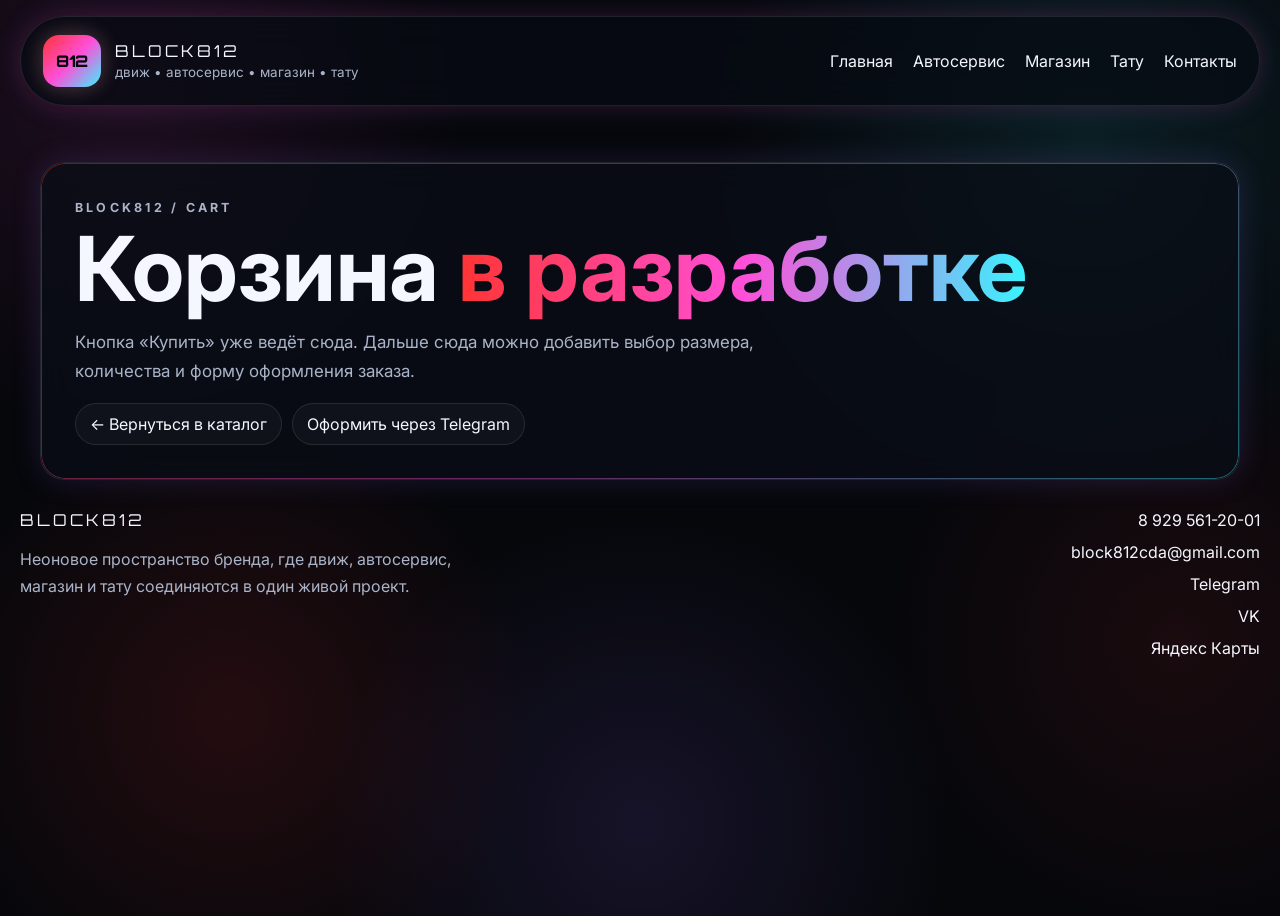
==== cart.html @ 868e5697 "Add files via upload" ====
<!DOCTYPE html>
<html lang="ru">
<head>
  <meta charset="UTF-8" />
  <meta name="viewport" content="width=device-width, initial-scale=1.0" />
  <title>BLOCK812 Cart</title>
  <meta name="description" content="Корзина BLOCK812." />
  <link rel="preconnect" href="https://fonts.googleapis.com">
  <link rel="preconnect" href="https://fonts.gstatic.com" crossorigin>
  <link href="https://fonts.googleapis.com/css2?family=Inter:wght@400;500;600;700;800&family=Orbitron:wght@500;700;800&display=swap" rel="stylesheet">
  <link rel="stylesheet" href="styles.css" />
</head>
<body>
  <header class="header">
    <a class="brand" href="index.html">
      <span class="brand-mark">812</span>
      <span>
        <span class="brand-title">BLOCK812</span><br>
        <span class="brand-subtitle">движ • автосервис • магазин • тату</span>
      </span>
    </a>
    <nav class="nav">
      <a href="index.html">Главная</a>
      <a href="service.html">Автосервис</a>
      <a href="shop.html">Магазин</a>
      <a href="tattoo.html">Тату</a>
      <a href="#contacts">Контакты</a>
    </nav>
    <button class="menu-btn" aria-label="Меню">☰</button>
  </header>

  <main class="container">
    <section class="page-hero section">
      <div class="card">
        <p class="eyebrow">BLOCK812 / CART</p>
        <h1>Корзина <span class="gradient-text">в разработке</span></h1>
        <p class="lead">Кнопка «Купить» уже ведёт сюда. Дальше сюда можно добавить выбор размера, количества и форму оформления заказа.</p>
        <div class="subnav">
          <a href="merch.html">← Вернуться в каталог</a>
          <a href="https://t.me/tasyatttooo" target="_blank" rel="noopener noreferrer">Оформить через Telegram</a>
        </div>
      </div>
    </section>
  </main>

  <footer class="footer" id="contacts">
    <div>
      <div class="brand-title">BLOCK812</div>
      <p>Неоновое пространство бренда, где движ, автосервис, магазин и тату соединяются в один живой проект.</p>
    </div>
    <div class="footer-links">
      <a href="tel:+79295612001">8 929 561-20-01</a>
      <a href="mailto:block812cda@gmail.com">block812cda@gmail.com</a>
      <a href="https://t.me/tasyatttooo" target="_blank" rel="noopener noreferrer">Telegram</a>
      <a href="https://vk.ru/club237263685" target="_blank" rel="noopener noreferrer">VK</a>
      <a href="https://yandex.ru/maps/org/tasya_ttt_ooo/72614967061?si=ht46ne8tf0uf006nqydhjxcbdg" target="_blank" rel="noopener noreferrer">Яндекс Карты</a>
    </div>
  </footer>

  <script src="script.js"></script>
</body>
</html>
---- styles.css ----
*,
*::before,
*::after { box-sizing: border-box; }

:root{
  --bg:#06070b;
  --panel:rgba(10,14,24,.74);
  --line:rgba(255,255,255,.1);
  --text:#f5f7ff;
  --muted:#aab4c8;
  --cyan:#39f3ff;
  --pink:#ff4fd8;
  --violet:#8d6bff;
  --red:#ff3434;
  --shadow:0 0 30px rgba(141,107,255,.16);
  --red-glow:0 0 34px rgba(255,52,52,.24);
  --radius:24px;
  --container:1240px;
}

html{scroll-behavior:smooth}
body{
  margin:0;
  font-family:Inter,system-ui,sans-serif;
  color:var(--text);
  background:
    radial-gradient(circle at 10% 10%, rgba(255,79,216,.10), transparent 24%),
    radial-gradient(circle at 85% 15%, rgba(57,243,255,.10), transparent 28%),
    radial-gradient(circle at 50% 90%, rgba(141,107,255,.12), transparent 30%),
    radial-gradient(circle at 18% 78%, rgba(255,52,52,.12), transparent 24%),
    radial-gradient(circle at 92% 70%, rgba(255,52,52,.08), transparent 22%),
    var(--bg);
  min-height:100vh;
}
body::before{
  content:"";
  position:fixed; inset:0;
  pointer-events:none;
  opacity:.08;
  background-image:
    linear-gradient(rgba(255,255,255,.08) 1px, transparent 1px),
    linear-gradient(90deg, rgba(255,255,255,.04) 1px, transparent 1px);
  background-size:72px 72px;
  mask-image:radial-gradient(circle at center, black, transparent 90%);
}
img{max-width:100%; display:block}
.container{width:min(calc(100% - 40px), var(--container)); margin-inline:auto;}

.header{
  position:sticky; top:16px; z-index:20;
  width:min(calc(100% - 40px), var(--container));
  margin:16px auto 0;
  display:flex; align-items:center; justify-content:space-between; gap:16px;
  padding:18px 22px;
  border:1px solid var(--line);
  background:rgba(8,12,20,.72);
  backdrop-filter:blur(18px);
  border-radius:999px;
  box-shadow:var(--shadow), 0 0 20px rgba(255,52,52,.10);
}
.brand{display:flex;align-items:center;gap:14px;text-decoration:none;color:var(--text)}
.brand-mark{
  width:58px;height:52px;border-radius:16px;display:grid;place-items:center;
  font-family:Orbitron,sans-serif;font-weight:800;color:var(--bg);
  background:linear-gradient(135deg,var(--red),var(--pink),var(--cyan));
  box-shadow:0 0 22px rgba(255,52,52,.28), 0 0 22px rgba(57,243,255,.18);
}
.brand-title{font-family:Orbitron,sans-serif;letter-spacing:.18em;font-size:1.02rem}
.brand-subtitle{font-size:.84rem;color:var(--muted)}

.nav{display:flex;gap:20px;align-items:center}
.nav a,.footer a,.text-link{
  color:var(--text); text-decoration:none; transition:.25s ease;
}
.nav a:hover,.footer a:hover,.text-link:hover{
  color:var(--red); text-shadow:0 0 16px rgba(255,52,52,.45);
}
.menu-btn{
  display:none;background:transparent;border:0;color:var(--text);
  font-size:1.35rem;cursor:pointer
}

.section{padding:30px 20px}
.eyebrow{
  margin:0 0 8px; color:var(--cyan); font-weight:700; font-size:.78rem; letter-spacing:.26em;
}
h1,h2,h3{margin:0}
h1{font-size:clamp(3rem,7vw,6rem); line-height:.95}
h2{font-size:clamp(2rem,5vw,3.7rem); line-height:1}
p{line-height:1.7}
.lead{color:var(--muted); font-size:1.06rem; max-width:64ch}

.hero{
  min-height:calc(100vh - 120px);
  display:grid; grid-template-columns:1.1fr .9fr; gap:28px; align-items:center;
}
.hero h1 span,.gradient-text{
  background:linear-gradient(90deg,var(--red),var(--pink),var(--cyan));
  -webkit-background-clip:text; background-clip:text; color:transparent;
}

.hero-panel,.card,.feature,.cta,.price-card,.news-card,.photo-card,.service-card,.link-card,.mini-card,.booking-card,.photo-real{
  border:1px solid var(--line);
  background:var(--panel);
  backdrop-filter:blur(16px);
  box-shadow:var(--shadow);
  border-radius:var(--radius);
}

.hero-panel{padding:30px; min-height:520px; position:relative; overflow:hidden}
.hero-panel::before{
  content:"";
  position:absolute; inset:0;
  background:
    radial-gradient(circle at 25% 20%, rgba(255,79,216,.18), transparent 22%),
    radial-gradient(circle at 75% 35%, rgba(57,243,255,.12), transparent 24%),
    radial-gradient(circle at 55% 78%, rgba(255,52,52,.14), transparent 24%);
}
.orbit{
  position:absolute; inset:8%;
  border-radius:30px;
  border:1px solid rgba(255,255,255,.08);
  background:
    linear-gradient(rgba(255,255,255,.06) 1px, transparent 1px),
    linear-gradient(90deg, rgba(255,255,255,.06) 1px, transparent 1px);
  background-size:42px 42px;
}
.pill{
  position:absolute;
  padding:16px 18px;
  width:220px;
  border:1px solid rgba(255,255,255,.12);
  border-radius:22px;
  background:rgba(8,12,20,.84);
}
.pill strong{display:block; font-family:Orbitron,sans-serif; letter-spacing:.12em}
.pill p{margin:8px 0 0; color:var(--muted); font-size:.95rem}
.p1{top:13%; left:8%; box-shadow:0 0 24px rgba(57,243,255,.18)}
.p2{top:38%; right:8%; box-shadow:0 0 24px rgba(141,107,255,.22)}
.p3{left:15%; bottom:10%; box-shadow:var(--red-glow)}

.hero-actions,.btn-row{display:flex;gap:14px;flex-wrap:wrap;margin-top:28px}
.btn{
  min-height:52px;
  padding:0 22px;
  border-radius:999px;
  text-decoration:none;
  display:inline-flex;
  align-items:center;
  justify-content:center;
  color:#fff;
  position:relative;
  overflow:hidden;
  isolation:isolate;
  border:1px solid rgba(255,255,255,0.16);

  background: linear-gradient(
    120deg,
    #ff3434,
    #ff4fd8,
    #8d6bff,
    #39f3ff,
    #ff3434
  );
  background-size: 300% 300%;
  animation: gradientMove 3s linear infinite;

  box-shadow:
    0 0 14px rgba(255,52,52,.22),
    0 0 28px rgba(255,79,216,.18),
    0 0 40px rgba(57,243,255,.14);

  transition: transform .2s ease, box-shadow .2s ease;
}
.btn::before{
  content:"";
  position:absolute;
  inset:2px;
  border-radius:999px;
  background:rgba(10,14,24,0.28);
  backdrop-filter:blur(10px);
  -webkit-backdrop-filter:blur(10px);
  z-index:-1;
}

.btn span,
.btn{
  z-index:1;
}

.btn::after{
  content:"";
  position:absolute;
  top:0;
  left:-120%;
  width:70%;
  height:100%;
  background:linear-gradient(90deg, transparent, rgba(255,255,255,.18), transparent);
  transform:skewX(-20deg);
  transition:left .7s ease;
  pointer-events:none;
  z-index:-1;
}

.btn:hover{
  transform:translateY(-2px);
}

.btn:hover::after{
  left:140%;
}

.btn:active{
  transform:scale(0.98);
}
.hero-actions .btn:nth-child(1){
  background:rgba(255,52,52,0.10);
}

.hero-actions .btn:nth-child(2){
  background:rgba(255,79,216,0.10);
}

.hero-actions .btn:nth-child(3){
  background:rgba(57,243,255,0.10);
}
.btn:hover{transform:translateY(-2px)}

.grid-3,.grid-4,.services-grid,.photos-grid,.prices-grid,.news-grid,.link-grid,.shop-gallery,.schedule-grid{
  display:grid;gap:20px
}
.grid-3{grid-template-columns:repeat(3,1fr)}
.grid-4{grid-template-columns:repeat(4,1fr)}
.card,.feature,.service-card,.price-card,.news-card,.link-card,.booking-card,.mini-card{padding:28px}
.card p,.feature p,.service-card p,.price-card p,.news-card p,.link-card p,.booking-card p,.mini-card p{color:var(--muted)}

.badge{
  display:inline-flex; padding:8px 12px; border-radius:999px;
  border:1px solid var(--line); background:rgba(255,255,255,.04);
  font-family:Orbitron,sans-serif; font-size:.8rem; letter-spacing:.14em;
}
.feature{
  position:relative; overflow:hidden;
}
.feature::after{
  content:""; position:absolute; width:180px; height:180px; right:-40px; top:-50px; border-radius:50%;
  background:radial-gradient(circle, rgba(255,52,52,.18), transparent 68%);
}
.feature-link{display:block; text-decoration:none; color:inherit}
.feature-link .feature{height:100%}
.feature-link:hover .feature{transform:translateY(-4px); transition:transform .25s ease; box-shadow:0 0 26px rgba(255,52,52,.18), var(--shadow)}

.link-grid{grid-template-columns:repeat(3,1fr)}
.link-card{
  text-decoration:none; color:var(--text);
  position:relative; overflow:hidden;
}
.link-card::before{
  content:""; position:absolute; inset:auto -8% -30% auto; width:160px; height:160px; border-radius:50%;
  background:radial-gradient(circle, rgba(255,52,52,.22), transparent 70%);
}
.link-card:hover{box-shadow:0 0 28px rgba(255,52,52,.18), var(--shadow); transform:translateY(-3px); transition:.25s ease}

.service-card ul{padding-left:18px; margin:16px 0}
.service-card li{color:var(--muted); margin:6px 0}

.photos-grid{
  grid-template-columns:1.1fr 1fr 1fr;
  grid-template-rows:220px 220px;
}
.photo-card{
  position:relative; overflow:hidden; min-height:220px;
  background:
    linear-gradient(135deg, rgba(255,52,52,.16), rgba(255,79,216,.14), rgba(57,243,255,.08)),
    rgba(255,255,255,.03);
}
.photo-card::before{
  content:""; position:absolute; inset:0;
  background:linear-gradient(transparent, rgba(0,0,0,.42));
}
.photo-card span{
  position:absolute; left:20px; right:20px; bottom:20px; font-weight:700;
}
.photo-card.tall{grid-row:span 2}
.photo-card.wide{grid-column:span 2}

.shop-gallery{
  grid-template-columns:repeat(3,1fr);
}
.photo-real{
  overflow:hidden;
}
.photo-real img{
  width:100%;
  aspect-ratio: 4 / 5;
  object-fit:cover;
}
.photo-real.wide img{aspect-ratio: 16 / 10}
.photo-caption{
  padding:14px 16px 18px;
  color:var(--muted);
  font-size:.95rem;
}
.photo-real.wide{grid-column:span 2}

.prices-grid{grid-template-columns:repeat(3,1fr)}
.price{
  display:flex; align-items:baseline; gap:8px; margin:14px 0 10px;
  font-family:Orbitron,sans-serif;
}
.price strong{font-size:2rem}
.news-grid{grid-template-columns:repeat(3,1fr)}
.news-meta{display:block; margin-bottom:10px; color:var(--red); letter-spacing:.16em; font-size:.82rem}

.footer{
  width:min(calc(100% - 40px), var(--container));
  margin:0 auto;
  display:flex; justify-content:space-between; gap:24px; padding:0 0 44px;
}
.footer p{color:var(--muted); max-width:460px}
.footer-links{display:grid; gap:12px; justify-items:end}

.reveal{opacity:0; transform:translateY(20px); transition:opacity .65s ease, transform .65s ease}
.reveal.visible{opacity:1; transform:translateY(0)}

.page-hero{padding-top:56px; display:grid; gap:20px}
.page-hero .card{padding:34px}

.subnav{
  display:flex; flex-wrap:wrap; gap:10px; margin-top:10px;
}
.subnav a{
  text-decoration:none; color:var(--text); border:1px solid var(--line); padding:10px 14px; border-radius:999px;
  background:rgba(255,255,255,.03)
}
.subnav a:hover{color:var(--red); box-shadow:0 0 16px rgba(255,52,52,.12)}

.booking-grid{
  display:grid;
  grid-template-columns:1.05fr .95fr;
  gap:20px;
}
.schedule-grid{grid-template-columns:repeat(2,1fr)}
.mini-card{min-height:118px}
.notice{
  margin-top:16px;
  padding:14px 16px;
  border:1px solid rgba(255,255,255,.08);
  border-radius:18px;
  background:rgba(255,255,255,.03);
  color:var(--muted);
}
.cta{text-align:center; padding:44px 28px}

@media (max-width:1100px){
  .hero,.grid-3,.grid-4,.services-grid,.prices-grid,.news-grid,.photos-grid,.link-grid,.booking-grid,.shop-gallery,.schedule-grid{
    grid-template-columns:1fr
  }
  .photos-grid{grid-template-rows:auto}
  .photo-card.tall,.photo-card.wide,.photo-real.wide{grid-row:auto; grid-column:auto}
  .hero{min-height:auto; padding-top:40px}
}
@media (max-width:860px){
  .nav{
    display:none; position:absolute; left:0; right:0; top:calc(100% + 12px);
    flex-direction:column; padding:16px;
    border:1px solid var(--line); border-radius:24px;
    background:rgba(8,12,20,.94)
  }
  .nav.open{display:flex}
  .menu-btn{display:inline-flex}
  .header{border-radius:28px}
  .footer{flex-direction:column}
  .footer-links{justify-items:start}
}
.about-block812{
  display:grid;
  grid-template-columns:1fr;
  gap:20px;
}

.about-block812-text{
  border:1px solid var(--line);
  background:var(--panel);
  backdrop-filter:blur(16px);
  box-shadow:var(--shadow);
  border-radius:var(--radius);
  padding:28px;
}

.about-block812-text p{
  color:var(--muted);
  margin:0 0 16px;
}

.about-block812-text p:last-child{
  margin-bottom:0;
}

.about-block812-photos{
  display:grid;
  grid-template-columns:repeat(3, 1fr);
  gap:20px;
}

.about-block812-photos img{
  width:100%;
  aspect-ratio:4 / 5;
  object-fit:cover;
  border:1px solid var(--line);
  background:var(--panel);
  border-radius:24px;
  box-shadow:0 0 24px rgba(255,52,52,.14);
}

@media (max-width: 860px){
  .about-block812-photos{
    grid-template-columns:1fr;
  }
}
.about-block812{
  display:grid;
  gap:20px;
}

.about-block812-text{
  border:1px solid var(--line);
  background:var(--panel);
  border-radius:var(--radius);
  padding:28px;
}

.about-block812-text p{
  color:var(--muted);
}

.about-block812-photos{
  display:grid;
  grid-template-columns:repeat(3,1fr);
  gap:16px;
}

.about-block812-photos img{
  width:100%;
  height:220px;
  object-fit:cover;
  border-radius:20px;
}
.about-block812{
  display:grid;
  gap:20px;
}

.about-block812-text{
  border:1px solid var(--line);
  background:var(--panel);
  border-radius:var(--radius);
  padding:28px;
  box-shadow:var(--shadow);
}

.about-block812-text p{
  color:var(--muted);
  margin:0 0 16px;
}

.about-block812-text p:last-child{
  margin-bottom:0;
}

.about-block812-scroll{
  width:100%;
  overflow-x:auto;
  overflow-y:hidden;
  -webkit-overflow-scrolling:touch;
  padding-bottom:10px;
}

.about-block812-track{
  display:flex;
  flex-wrap:nowrap;
  gap:14px;
  width:max-content;
  align-items:flex-start;
}

.about-photo-card{
  width:62vw;
  max-width:240px;
  flex:0 0 auto;
  border-radius:20px;
  overflow:hidden;
  position:relative;
  border:1px solid rgba(255,255,255,0.1);
}

.about-photo-card img{
  width:100%;
  aspect-ratio:3 / 4;
  object-fit:cover;
  object-position:center;
  display:block;
}

.about-photo-card::before{
  content:"";
  position:absolute;
  inset:0;
  border-radius:20px;
  padding:1px;
  background:linear-gradient(135deg, #ff3434, #ff4fd8, #39f3ff);
  -webkit-mask:
    linear-gradient(#000 0 0) content-box,
    linear-gradient(#000 0 0);
  -webkit-mask-composite:xor;
          mask-composite:exclude;
  pointer-events:none;
}
/* === НЕОНОВЫЕ КНОПКИ === */

.quick-links{
  text-align:center;
}

.quick-links-grid{
  display:flex;
  gap:16px;
  overflow-x:auto;
  padding-bottom:10px;
}

/* === НЕОНОВЫЙ ЭФФЕКТ КАРТОЧЕК === */

.card{
  transition: all .3s ease;
  position: relative;
  overflow: hidden;
}

/* неоновая рамка */
.card::before{
  content:"";
  position:absolute;
  inset:0;
  border-radius:inherit;
  padding:1px;

  background:linear-gradient(135deg,#ff3434,#ff4fd8,#39f3ff);

  -webkit-mask:
    linear-gradient(#000 0 0) content-box,
    linear-gradient(#000 0 0);
  -webkit-mask-composite:xor;
  mask-composite:exclude;

  opacity:0.4;
  transition:opacity .3s ease;
}

/* при наведении */
.card:hover{
  transform:translateY(-6px);
  box-shadow:
    0 0 16px rgba(255,52,52,.35),
    0 0 28px rgba(255,79,216,.25),
    0 0 40px rgba(57,243,255,.18);
}

/* усиливаем неон */
.card:hover::before{
  opacity:1;
}
.feature{
  transition: transform .25s ease, box-shadow .25s ease, border-color .25s ease;
  position: relative;
  overflow: hidden;
  box-shadow:
    0 0 8px rgba(255,52,52,.10),
    0 0 16px rgba(255,79,216,.08),
    0 0 24px rgba(57,243,255,.06);
}

.feature::before{
  content:"";
  position:absolute;
  inset:0;
  border-radius:inherit;
  padding:1px;
  background:linear-gradient(135deg,#ff3434,#ff4fd8,#39f3ff);
  -webkit-mask:
    linear-gradient(#000 0 0) content-box,
    linear-gradient(#000 0 0);
  -webkit-mask-composite:xor;
          mask-composite:exclude;
  opacity:.55;
  pointer-events:none;
  transition:opacity .25s ease;
}

.feature:hover,
.feature:active{
  transform:translateY(-4px);
  box-shadow:
    0 0 16px rgba(255,52,52,.22),
    0 0 28px rgba(255,79,216,.16),
    0 0 40px rgba(57,243,255,.12);
}

.feature:hover::before,
.feature:active::before{
  opacity:1;
}

.feature .text-link{
  transition: color .25s ease, text-shadow .25s ease;
}
@keyframes gradientMove{
  0%{background-position:0% 50%;}
  50%{background-position:100% 50%;}
  100%{background-position:0% 50%;}
}

.btn:active{
  transform: scale(0.97);
  box-shadow:
    0 0 20px rgba(255,52,52,.4),
    0 0 40px rgba(255,79,216,.3),
    0 0 60px rgba(57,243,255,.2);
}
.feature:hover .text-link,
.feature:active .text-link{
  color:var(--red);
  text-shadow:0 0 12px rgba(255,52,52,.35);
}
.neon-text{
  color:#fff;
  background:linear-gradient(90deg,#ff3434,#ff4fd8,#39f3ff);
  -webkit-background-clip:text;
  -webkit-text-fill-color:transparent;

  text-shadow:
    0 0 6px rgba(255,52,52,.6),
    0 0 12px rgba(255,79,216,.5),
    0 0 18px rgba(57,243,255,.4);

  animation: neonGlow 2.5s ease-in-out infinite @keyframes neonGlow{
  from{
    text-shadow:
      0 0 4px rgba(255,52,52,.4),
      0 0 10px rgba(255,79,216,.3),
      0 0 14px rgba(57,243,255,.2);
  }
  to{
    text-shadow:
      0 0 8px rgba(255,52,52,.8),
      0 0 18px rgba(255,79,216,.6),
      0 0 26px rgba(57,243,255,.5);
  }
}
.cta-final{
  text-align:center;
}

.cta-final .lead{
  margin:16px auto 0;
}

.cta-final-actions{
  display:flex;
  flex-wrap:wrap;
  justify-content:center;
  gap:14px;
  margin-top:28px;
}

.glass-btn{
  min-width:220px;
  background:rgba(255,255,255,0.06);
  border:1px solid rgba(255,255,255,0.14);
  backdrop-filter:blur(16px);
  -webkit-backdrop-filter:blur(16px);
  color:#fff;
  position:relative;
  overflow:hidden;
  box-shadow:
    inset 0 1px 0 rgba(255,255,255,0.12),
    0 0 12px rgba(255,52,52,.10),
    0 0 24px rgba(255,79,216,.08),
    0 0 36px rgba(57,243,255,.06);
}

.glass-btn::before{
  content:"";
  position:absolute;
  inset:0;
  border-radius:999px;
  padding:1px;
  background:linear-gradient(135deg, rgba(255,52,52,.9), rgba(255,79,216,.7), rgba(57,243,255,.7));
  -webkit-mask:
    linear-gradient(#000 0 0) content-box,
    linear-gradient(#000 0 0);
  -webkit-mask-composite:xor;
          mask-composite:exclude;
  pointer-events:none;
}

.glass-btn::after{
  content:"";
  position:absolute;
  top:0;
  left:-120%;
  width:70%;
  height:100%;
  background:linear-gradient(90deg, transparent, rgba(255,255,255,.20), transparent);
  transform:skewX(-20deg);
  transition:left .6s ease;
  pointer-events:none;
}

.glass-btn:hover{
  transform:translateY(-2px);
  box-shadow:
    inset 0 1px 0 rgba(255,255,255,0.14),
    0 0 18px rgba(255,52,52,.16),
    0 0 30px rgba(255,79,216,.12),
    0 0 42px rgba(57,243,255,.10);
}

.glass-btn:hover::after{
  left:140%;
}

.glass-btn:active{
  transform:scale(0.98);
}
@keyframes gradientMove{
  0%{background-position:0% 50%;}
  50%{background-position:100% 50%;}
  100%{background-position:0% 50%;}
}
@keyframes gradientMove{
  0%{ background-position:0% 50%; }
  50%{ background-position:100% 50%; }
  100%{ background-position:0% 50%; }
}
/* неоновая подсветка карточек */
.card, .feature, .service-card{
  position: relative;
  transition: 0.4s;
}

/* эффект при наведении / тапе */
.card:hover, .feature:hover, .service-card:hover{
  transform: translateY(-6px);
  box-shadow:
    0 0 20px rgba(255,52,52,.25),
    0 0 40px rgba(255,79,216,.2),
    0 0 60px rgba(57,243,255,.15);
  border-color: rgba(255,255,255,0.25);
}
.card::before, .feature::before, .service-card::before{
  content:"";
  position:absolute;
  inset:0;
  border-radius:20px;
  padding:1px;
  background:linear-gradient(135deg, #ff3434, #ff4fd8, #8d6bff, #39f3ff);
  -webkit-mask:
    linear-gradient(#000 0 0) content-box,
    linear-gradient(#000 0 0);
  -webkit-mask-composite:xor;
  mask-composite:exclude;
  opacity:0;
  transition:0.4s;
}

.card:hover::before,
.feature:hover::before,
.service-card:hover::before{
  opacity:1;
}
.for-whom{
  text-align:center;
  margin:60px 0;
  display:flex;
  flex-direction:column;
  gap:12px;
}

.for-whom p{
  font-size:18px;
  color:rgba(255,255,255,0.7);
  letter-spacing:0.5px;
  transition:0.3s;
}

/* эффект наведения */
.for-whom p:hover{
  color:#fff;
  text-shadow:
    0 0 10px rgba(255,79,216,0.5),
    0 0 20px rgba(57,243,255,0.3);
}
.neon-text{
  background:linear-gradient(90deg, #ff4fd8, #39f3ff);
  -webkit-background-clip:text;
  -webkit-text-fill-color:transparent;
  text-shadow:0 0 12px rgba(255,79,216,0.5);
}
.why-block812{
  margin:60px 0;
}

.why-block812 h2{
  margin-top:10px;
  margin-bottom:24px;
}

.why-grid{
  display:grid;
  grid-template-columns:1fr;
  gap:18px;
}

.why-card{
  position:relative;
  padding:24px;
  border-radius:24px;
  background:rgba(255,255,255,0.03);
  border:1px solid rgba(255,255,255,0.08);
  backdrop-filter:blur(10px);
  -webkit-backdrop-filter:blur(10px);
  overflow:hidden;
  transition:transform .25s ease, box-shadow .25s ease, border-color .25s ease;
}

.why-card::before{
  content:"";
  position:absolute;
  inset:0;
  border-radius:24px;
  padding:1px;
  background:linear-gradient(135deg, rgba(255,52,52,.9), rgba(255,79,216,.7), rgba(57,243,255,.7));
  -webkit-mask:
    linear-gradient(#000 0 0) content-box,
    linear-gradient(#000 0 0);
  -webkit-mask-composite:xor;
          mask-composite:exclude;
  opacity:.45;
  pointer-events:none;
}

.why-card h3{
  margin:0 0 12px;
  color:#fff;
  font-size:24px;
}

.why-card p{
  margin:0;
  color:rgba(255,255,255,0.72);
  line-height:1.7;
}

.why-card:hover{
  transform:translateY(-4px);
  box-shadow:
    0 0 16px rgba(255,52,52,.16),
    0 0 28px rgba(255,79,216,.12),
    0 0 40px rgba(57,243,255,.10);
  border-color:rgba(255,255,255,0.16);
}

@media (min-width: 860px){
  .why-grid{
    grid-template-columns:repeat(3, 1fr);
  }
}
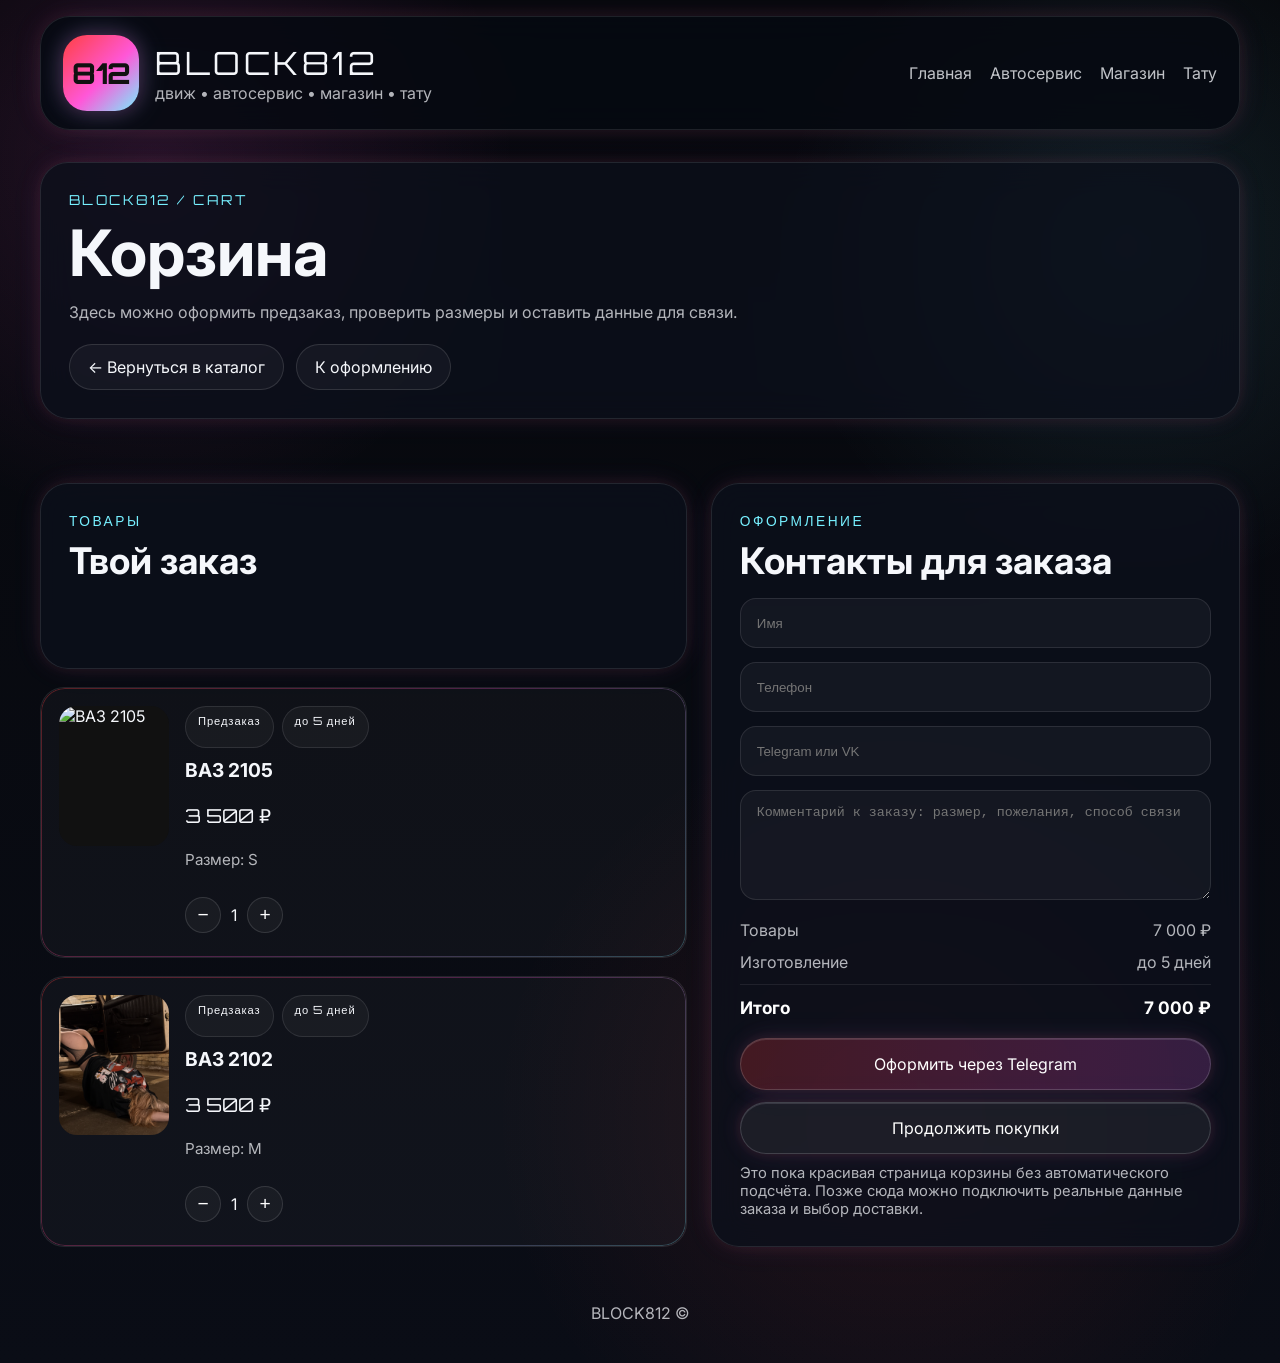
==== commit 5fcfa8bd: "Add files via upload" ====
--- a/cart.html
+++ b/cart.html
@@ -1,14 +1,237 @@
 <!DOCTYPE html>
 <html lang="ru">
 <head>
-  <meta charset="UTF-8" />
-  <meta name="viewport" content="width=device-width, initial-scale=1.0" />
-  <title>BLOCK812 Cart</title>
-  <meta name="description" content="Корзина BLOCK812." />
-  <link rel="preconnect" href="https://fonts.googleapis.com">
-  <link rel="preconnect" href="https://fonts.gstatic.com" crossorigin>
-  <link href="https://fonts.googleapis.com/css2?family=Inter:wght@400;500;600;700;800&family=Orbitron:wght@500;700;800&display=swap" rel="stylesheet">
-  <link rel="stylesheet" href="styles.css" />
+<meta charset="UTF-8">
+<meta name="viewport" content="width=device-width, initial-scale=1.0">
+<title>BLOCK812 Cart</title>
+<link rel="preconnect" href="https://fonts.googleapis.com">
+<link rel="preconnect" href="https://fonts.gstatic.com" crossorigin>
+<link href="https://fonts.googleapis.com/css2?family=Inter:wght@400;500;600;700;800&family=Orbitron:wght@500;700;800&display=swap" rel="stylesheet">
+<style>
+:root{
+  --bg:#07080d;
+  --panel:rgba(12,16,28,.78);
+  --panel-2:rgba(255,255,255,.04);
+  --line:rgba(255,255,255,.10);
+  --text:#f5f7fb;
+  --muted:rgba(245,247,251,.72);
+  --red:#ff4040;
+  --pink:#ff57d8;
+  --cyan:#77f0ff;
+}
+*{box-sizing:border-box}
+html{scroll-behavior:smooth}
+body{
+  margin:0;
+  font-family:Inter,system-ui,sans-serif;
+  color:var(--text);
+  background:
+    radial-gradient(circle at 12% 12%, rgba(255,87,216,.12), transparent 22%),
+    radial-gradient(circle at 88% 18%, rgba(119,240,255,.10), transparent 22%),
+    radial-gradient(circle at 70% 82%, rgba(255,64,64,.10), transparent 28%),
+    linear-gradient(180deg,#06070b 0%, #0a0d16 100%);
+  min-height:100vh;
+}
+body::before{
+  content:"";
+  position:fixed; inset:0;
+  pointer-events:none;
+  opacity:.06;
+  background-image:
+    linear-gradient(rgba(255,255,255,.07) 1px, transparent 1px),
+    linear-gradient(90deg, rgba(255,255,255,.04) 1px, transparent 1px);
+  background-size:72px 72px;
+  mask-image:radial-gradient(circle at center, black 35%, transparent 90%);
+}
+a{text-decoration:none;color:inherit}
+.container{width:min(calc(100% - 40px),1200px); margin:0 auto}
+.header{
+  position:sticky; top:16px; z-index:40;
+  width:min(calc(100% - 40px),1200px);
+  margin:16px auto 0;
+  display:flex; align-items:center; justify-content:space-between; gap:16px;
+  padding:18px 22px;
+  background:rgba(6,10,18,.86);
+  backdrop-filter:blur(16px);
+  border:1px solid var(--line);
+  border-radius:30px;
+  box-shadow:
+    0 0 18px rgba(255,64,64,.08),
+    0 0 30px rgba(255,87,216,.08),
+    0 0 42px rgba(119,240,255,.05);
+}
+.brand{display:flex;align-items:center;gap:16px}
+.brand-mark{
+  width:76px;height:76px;border-radius:24px;
+  display:grid;place-items:center;
+  background:linear-gradient(135deg,var(--red),var(--pink) 55%,var(--cyan));
+  color:#111;font-family:Orbitron,sans-serif;font-weight:800;font-size:1.8rem;
+  box-shadow:0 0 20px rgba(255,87,216,.25),0 0 32px rgba(119,240,255,.18);
+}
+.brand-title{font-family:Orbitron,sans-serif;font-size:2rem;letter-spacing:.10em}
+.brand-subtitle{color:var(--muted)}
+.nav{display:flex;gap:18px;color:rgba(245,247,251,.78)}
+.section{padding:32px 0}
+.card{
+  border:1px solid var(--line);
+  background:var(--panel);
+  border-radius:28px;
+  backdrop-filter:blur(16px);
+  padding:28px;
+  box-shadow:
+    0 0 14px rgba(255,64,64,.08),
+    0 0 26px rgba(255,87,216,.07),
+    0 0 36px rgba(119,240,255,.05);
+}
+.eyebrow{
+  margin:0 0 12px;
+  color:var(--cyan);
+  font-family:Orbitron,sans-serif;
+  letter-spacing:.18em;
+  font-size:.86rem;
+}
+h1,h2,h3,p{margin:0}
+h1{font-size:clamp(2.2rem,7vw,4rem);line-height:1.02}
+h2{font-size:clamp(1.6rem,5vw,2.3rem);line-height:1.06}
+h3{font-size:1.2rem}
+.lead{margin-top:14px;color:var(--muted);line-height:1.7}
+.subnav{display:flex;gap:12px;flex-wrap:wrap;margin-top:18px}
+.subnav a{
+  display:inline-flex;align-items:center;justify-content:center;
+  min-height:46px;padding:0 18px;border-radius:999px;
+  border:1px solid rgba(255,255,255,.12);background:rgba(255,255,255,.04)
+}
+.grid{
+  display:grid;
+  grid-template-columns:1.1fr .9fr;
+  gap:24px;
+}
+.cart-list{display:grid;gap:18px}
+.cart-item{
+  display:grid;
+  grid-template-columns:110px 1fr;
+  gap:16px;
+  padding:18px;
+  border-radius:24px;
+  border:1px solid rgba(255,255,255,.08);
+  background:rgba(255,255,255,.03);
+  position:relative;
+  overflow:hidden;
+}
+.cart-item::before{
+  content:"";
+  position:absolute; inset:0;
+  border-radius:24px;
+  padding:1px;
+  background:linear-gradient(135deg, rgba(255,64,64,.9), rgba(255,87,216,.75), rgba(119,240,255,.75));
+  -webkit-mask:
+    linear-gradient(#000 0 0) content-box,
+    linear-gradient(#000 0 0);
+  -webkit-mask-composite:xor;
+          mask-composite:exclude;
+  opacity:.35;
+  pointer-events:none;
+}
+.cart-thumb{
+  width:110px; height:140px;
+  border-radius:18px;
+  object-fit:cover;
+  background:#111;
+}
+.cart-meta{display:grid;gap:10px}
+.meta-row{
+  display:flex; gap:8px; flex-wrap:wrap;
+}
+.badge{
+  display:inline-flex;
+  padding:7px 12px;
+  border-radius:999px;
+  border:1px solid rgba(255,255,255,.10);
+  background:rgba(255,255,255,.04);
+  font-family:Orbitron,sans-serif;
+  font-size:.7rem;
+  letter-spacing:.08em;
+}
+.price{
+  font-family:Orbitron,sans-serif;
+  font-size:1.2rem;
+}
+.small{color:var(--muted); font-size:.95rem}
+.qty{
+  display:flex; align-items:center; gap:10px; flex-wrap:wrap;
+}
+.qty-btn{
+  width:36px; height:36px;
+  border-radius:999px;
+  border:1px solid rgba(255,255,255,.12);
+  background:rgba(255,255,255,.04);
+  color:#fff;
+  font-size:1.2rem;
+  cursor:pointer;
+}
+.summary{
+  display:grid;
+  gap:18px;
+}
+.summary-line{
+  display:flex; justify-content:space-between; gap:16px;
+  color:var(--muted);
+}
+.summary-line.total{
+  color:#fff;
+  font-size:1.08rem;
+  font-weight:700;
+  padding-top:12px;
+  border-top:1px solid rgba(255,255,255,.08);
+}
+.form-grid{
+  display:grid; gap:14px;
+}
+.input{
+  width:100%;
+  min-height:50px;
+  border-radius:16px;
+  border:1px solid rgba(255,255,255,.10);
+  background:rgba(255,255,255,.04);
+  color:#fff;
+  padding:0 16px;
+  outline:none;
+}
+textarea.input{
+  min-height:110px;
+  padding:14px 16px;
+  resize:vertical;
+}
+.btn{
+  min-height:52px;padding:0 22px;border-radius:999px;display:inline-flex;align-items:center;justify-content:center;
+  color:#fff;position:relative;overflow:hidden;border:1px solid rgba(255,255,255,.16);
+  background:linear-gradient(90deg, rgba(255,64,64,.22), rgba(255,87,216,.20), rgba(141,107,255,.20), rgba(119,240,255,.20), rgba(255,64,64,.22));
+  background-size:300% 300%;animation:gradientMove 5s ease infinite;
+  box-shadow:inset 0 1px 0 rgba(255,255,255,.12),0 0 12px rgba(255,64,64,.10),0 0 24px rgba(255,87,216,.08),0 0 36px rgba(119,240,255,.06);
+}
+.btn.secondary{
+  background:rgba(255,255,255,.06);
+  animation:none;
+}
+.btn.full{width:100%}
+.note{
+  margin-top:10px;
+  color:var(--muted);
+  font-size:.92rem;
+}
+.footer{padding:24px 0 40px;color:var(--muted);text-align:center}
+
+@keyframes gradientMove{
+  0%{background-position:0% 50%}
+  50%{background-position:100% 50%}
+  100%{background-position:0% 50%}
+}
+
+@media (max-width:960px){
+  .nav{display:none}
+  .grid{grid-template-columns:1fr}
+}
+</style>
 </head>
 <body>
   <header class="header">
@@ -24,39 +247,97 @@
       <a href="service.html">Автосервис</a>
       <a href="shop.html">Магазин</a>
       <a href="tattoo.html">Тату</a>
-      <a href="#contacts">Контакты</a>
     </nav>
-    <button class="menu-btn" aria-label="Меню">☰</button>
   </header>
 
   <main class="container">
-    <section class="page-hero section">
+    <section class="section">
       <div class="card">
         <p class="eyebrow">BLOCK812 / CART</p>
-        <h1>Корзина <span class="gradient-text">в разработке</span></h1>
-        <p class="lead">Кнопка «Купить» уже ведёт сюда. Дальше сюда можно добавить выбор размера, количества и форму оформления заказа.</p>
+        <h1>Корзина</h1>
+        <p class="lead">Здесь можно оформить предзаказ, проверить размеры и оставить данные для связи.</p>
         <div class="subnav">
           <a href="merch.html">← Вернуться в каталог</a>
-          <a href="https://t.me/tasyatttooo" target="_blank" rel="noopener noreferrer">Оформить через Telegram</a>
+          <a href="#checkout">К оформлению</a>
+        </div>
+      </div>
+    </section>
+
+    <section class="section">
+      <div class="grid">
+        <div class="cart-list">
+          <div class="card">
+            <p class="eyebrow">ТОВАРЫ</p>
+            <h2>Твой заказ</h2>
+          </div>
+
+          <article class="cart-item">
+            <img src="vaz2105-0 2.PNG" alt="ВАЗ 2105" class="cart-thumb">
+            <div class="cart-meta">
+              <div class="meta-row">
+                <span class="badge">Предзаказ</span>
+                <span class="badge">до 5 дней</span>
+              </div>
+              <h3>ВАЗ 2105</h3>
+              <div class="price">3 500 ₽</div>
+              <div class="small">Размер: S</div>
+              <div class="qty">
+                <button class="qty-btn" type="button">−</button>
+                <span>1</span>
+                <button class="qty-btn" type="button">+</button>
+              </div>
+            </div>
+          </article>
+
+          <article class="cart-item">
+            <img src="vaz2102-0 2.PNG" alt="ВАЗ 2102" class="cart-thumb">
+            <div class="cart-meta">
+              <div class="meta-row">
+                <span class="badge">Предзаказ</span>
+                <span class="badge">до 5 дней</span>
+              </div>
+              <h3>ВАЗ 2102</h3>
+              <div class="price">3 500 ₽</div>
+              <div class="small">Размер: M</div>
+              <div class="qty">
+                <button class="qty-btn" type="button">−</button>
+                <span>1</span>
+                <button class="qty-btn" type="button">+</button>
+              </div>
+            </div>
+          </article>
+        </div>
+
+        <div class="summary">
+          <div class="card" id="checkout">
+            <p class="eyebrow">ОФОРМЛЕНИЕ</p>
+            <h2>Контакты для заказа</h2>
+
+            <div class="form-grid" style="margin-top:18px;">
+              <input class="input" type="text" placeholder="Имя">
+              <input class="input" type="tel" placeholder="Телефон">
+              <input class="input" type="text" placeholder="Telegram или VK">
+              <textarea class="input" placeholder="Комментарий к заказу: размер, пожелания, способ связи"></textarea>
+            </div>
+
+            <div style="margin-top:20px; display:grid; gap:12px;">
+              <div class="summary-line"><span>Товары</span><span>7 000 ₽</span></div>
+              <div class="summary-line"><span>Изготовление</span><span>до 5 дней</span></div>
+              <div class="summary-line total"><span>Итого</span><span>7 000 ₽</span></div>
+            </div>
+
+            <div style="display:grid; gap:12px; margin-top:20px;">
+              <a class="btn full" href="https://t.me/tasyatttooo" target="_blank" rel="noopener noreferrer">Оформить через Telegram</a>
+              <a class="btn secondary full" href="merch.html">Продолжить покупки</a>
+            </div>
+
+            <p class="note">Это пока красивая страница корзины без автоматического подсчёта. Позже сюда можно подключить реальные данные заказа и выбор доставки.</p>
+          </div>
         </div>
       </div>
     </section>
   </main>
 
-  <footer class="footer" id="contacts">
-    <div>
-      <div class="brand-title">BLOCK812</div>
-      <p>Неоновое пространство бренда, где движ, автосервис, магазин и тату соединяются в один живой проект.</p>
-    </div>
-    <div class="footer-links">
-      <a href="tel:+79295612001">8 929 561-20-01</a>
-      <a href="mailto:block812cda@gmail.com">block812cda@gmail.com</a>
-      <a href="https://t.me/tasyatttooo" target="_blank" rel="noopener noreferrer">Telegram</a>
-      <a href="https://vk.ru/club237263685" target="_blank" rel="noopener noreferrer">VK</a>
-      <a href="https://yandex.ru/maps/org/tasya_ttt_ooo/72614967061?si=ht46ne8tf0uf006nqydhjxcbdg" target="_blank" rel="noopener noreferrer">Яндекс Карты</a>
-    </div>
-  </footer>
-
-  <script src="script.js"></script>
+  <footer class="footer">BLOCK812 ©</footer>
 </body>
 </html>
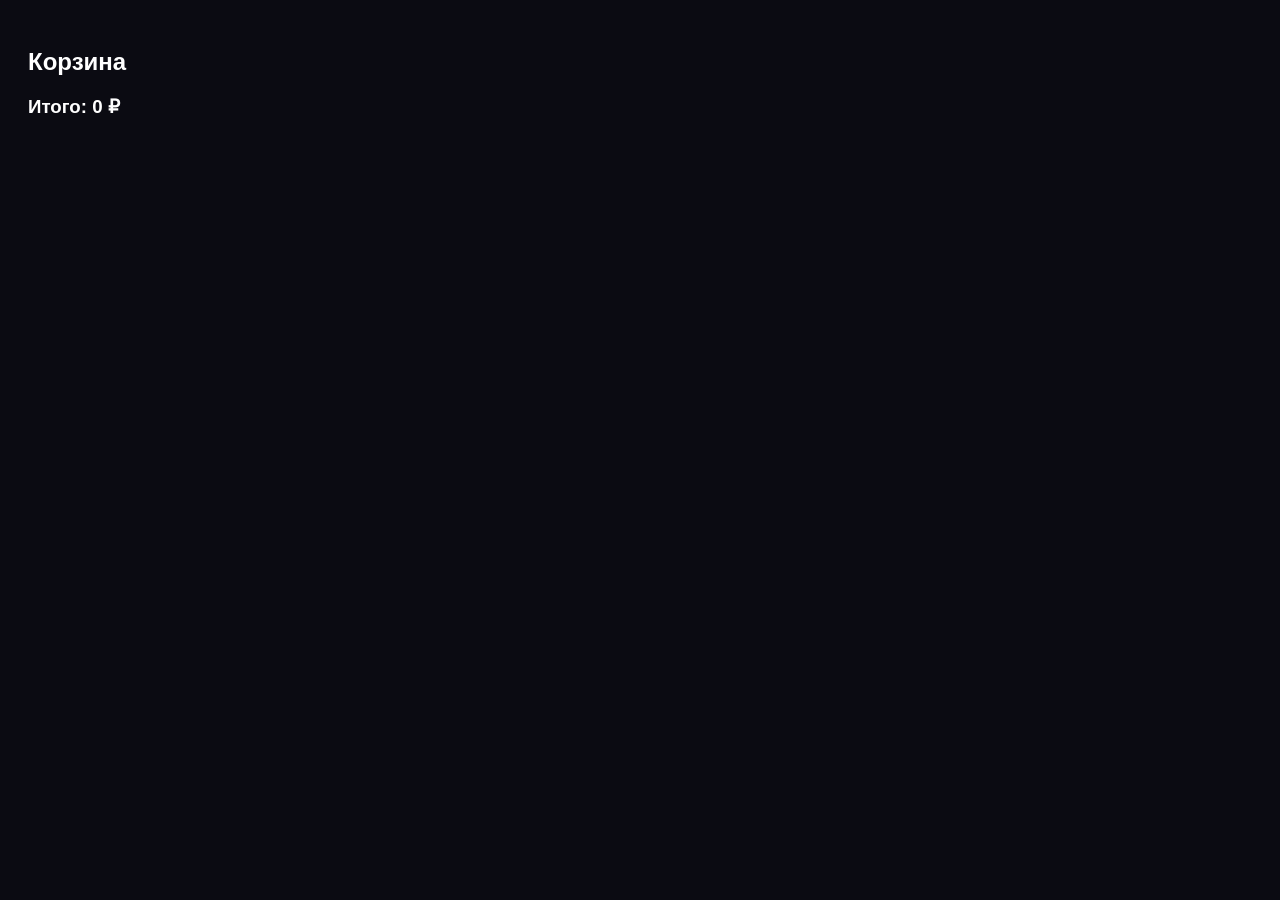
==== commit a3aedcd9: "Add files via upload" ====
--- a/cart.html
+++ b/cart.html
@@ -2,342 +2,46 @@
 <html lang="ru">
 <head>
 <meta charset="UTF-8">
-<meta name="viewport" content="width=device-width, initial-scale=1.0">
-<title>BLOCK812 Cart</title>
-<link rel="preconnect" href="https://fonts.googleapis.com">
-<link rel="preconnect" href="https://fonts.gstatic.com" crossorigin>
-<link href="https://fonts.googleapis.com/css2?family=Inter:wght@400;500;600;700;800&family=Orbitron:wght@500;700;800&display=swap" rel="stylesheet">
+<title>Cart</title>
 <style>
-:root{
-  --bg:#07080d;
-  --panel:rgba(12,16,28,.78);
-  --panel-2:rgba(255,255,255,.04);
-  --line:rgba(255,255,255,.10);
-  --text:#f5f7fb;
-  --muted:rgba(245,247,251,.72);
-  --red:#ff4040;
-  --pink:#ff57d8;
-  --cyan:#77f0ff;
-}
-*{box-sizing:border-box}
-html{scroll-behavior:smooth}
-body{
-  margin:0;
-  font-family:Inter,system-ui,sans-serif;
-  color:var(--text);
-  background:
-    radial-gradient(circle at 12% 12%, rgba(255,87,216,.12), transparent 22%),
-    radial-gradient(circle at 88% 18%, rgba(119,240,255,.10), transparent 22%),
-    radial-gradient(circle at 70% 82%, rgba(255,64,64,.10), transparent 28%),
-    linear-gradient(180deg,#06070b 0%, #0a0d16 100%);
-  min-height:100vh;
-}
-body::before{
-  content:"";
-  position:fixed; inset:0;
-  pointer-events:none;
-  opacity:.06;
-  background-image:
-    linear-gradient(rgba(255,255,255,.07) 1px, transparent 1px),
-    linear-gradient(90deg, rgba(255,255,255,.04) 1px, transparent 1px);
-  background-size:72px 72px;
-  mask-image:radial-gradient(circle at center, black 35%, transparent 90%);
-}
-a{text-decoration:none;color:inherit}
-.container{width:min(calc(100% - 40px),1200px); margin:0 auto}
-.header{
-  position:sticky; top:16px; z-index:40;
-  width:min(calc(100% - 40px),1200px);
-  margin:16px auto 0;
-  display:flex; align-items:center; justify-content:space-between; gap:16px;
-  padding:18px 22px;
-  background:rgba(6,10,18,.86);
-  backdrop-filter:blur(16px);
-  border:1px solid var(--line);
-  border-radius:30px;
-  box-shadow:
-    0 0 18px rgba(255,64,64,.08),
-    0 0 30px rgba(255,87,216,.08),
-    0 0 42px rgba(119,240,255,.05);
-}
-.brand{display:flex;align-items:center;gap:16px}
-.brand-mark{
-  width:76px;height:76px;border-radius:24px;
-  display:grid;place-items:center;
-  background:linear-gradient(135deg,var(--red),var(--pink) 55%,var(--cyan));
-  color:#111;font-family:Orbitron,sans-serif;font-weight:800;font-size:1.8rem;
-  box-shadow:0 0 20px rgba(255,87,216,.25),0 0 32px rgba(119,240,255,.18);
-}
-.brand-title{font-family:Orbitron,sans-serif;font-size:2rem;letter-spacing:.10em}
-.brand-subtitle{color:var(--muted)}
-.nav{display:flex;gap:18px;color:rgba(245,247,251,.78)}
-.section{padding:32px 0}
-.card{
-  border:1px solid var(--line);
-  background:var(--panel);
-  border-radius:28px;
-  backdrop-filter:blur(16px);
-  padding:28px;
-  box-shadow:
-    0 0 14px rgba(255,64,64,.08),
-    0 0 26px rgba(255,87,216,.07),
-    0 0 36px rgba(119,240,255,.05);
-}
-.eyebrow{
-  margin:0 0 12px;
-  color:var(--cyan);
-  font-family:Orbitron,sans-serif;
-  letter-spacing:.18em;
-  font-size:.86rem;
-}
-h1,h2,h3,p{margin:0}
-h1{font-size:clamp(2.2rem,7vw,4rem);line-height:1.02}
-h2{font-size:clamp(1.6rem,5vw,2.3rem);line-height:1.06}
-h3{font-size:1.2rem}
-.lead{margin-top:14px;color:var(--muted);line-height:1.7}
-.subnav{display:flex;gap:12px;flex-wrap:wrap;margin-top:18px}
-.subnav a{
-  display:inline-flex;align-items:center;justify-content:center;
-  min-height:46px;padding:0 18px;border-radius:999px;
-  border:1px solid rgba(255,255,255,.12);background:rgba(255,255,255,.04)
-}
-.grid{
-  display:grid;
-  grid-template-columns:1.1fr .9fr;
-  gap:24px;
-}
-.cart-list{display:grid;gap:18px}
-.cart-item{
-  display:grid;
-  grid-template-columns:110px 1fr;
-  gap:16px;
-  padding:18px;
-  border-radius:24px;
-  border:1px solid rgba(255,255,255,.08);
-  background:rgba(255,255,255,.03);
-  position:relative;
-  overflow:hidden;
-}
-.cart-item::before{
-  content:"";
-  position:absolute; inset:0;
-  border-radius:24px;
-  padding:1px;
-  background:linear-gradient(135deg, rgba(255,64,64,.9), rgba(255,87,216,.75), rgba(119,240,255,.75));
-  -webkit-mask:
-    linear-gradient(#000 0 0) content-box,
-    linear-gradient(#000 0 0);
-  -webkit-mask-composite:xor;
-          mask-composite:exclude;
-  opacity:.35;
-  pointer-events:none;
-}
-.cart-thumb{
-  width:110px; height:140px;
-  border-radius:18px;
-  object-fit:cover;
-  background:#111;
-}
-.cart-meta{display:grid;gap:10px}
-.meta-row{
-  display:flex; gap:8px; flex-wrap:wrap;
-}
-.badge{
-  display:inline-flex;
-  padding:7px 12px;
-  border-radius:999px;
-  border:1px solid rgba(255,255,255,.10);
-  background:rgba(255,255,255,.04);
-  font-family:Orbitron,sans-serif;
-  font-size:.7rem;
-  letter-spacing:.08em;
-}
-.price{
-  font-family:Orbitron,sans-serif;
-  font-size:1.2rem;
-}
-.small{color:var(--muted); font-size:.95rem}
-.qty{
-  display:flex; align-items:center; gap:10px; flex-wrap:wrap;
-}
-.qty-btn{
-  width:36px; height:36px;
-  border-radius:999px;
-  border:1px solid rgba(255,255,255,.12);
-  background:rgba(255,255,255,.04);
-  color:#fff;
-  font-size:1.2rem;
-  cursor:pointer;
-}
-.summary{
-  display:grid;
-  gap:18px;
-}
-.summary-line{
-  display:flex; justify-content:space-between; gap:16px;
-  color:var(--muted);
-}
-.summary-line.total{
-  color:#fff;
-  font-size:1.08rem;
-  font-weight:700;
-  padding-top:12px;
-  border-top:1px solid rgba(255,255,255,.08);
-}
-.form-grid{
-  display:grid; gap:14px;
-}
-.input{
-  width:100%;
-  min-height:50px;
-  border-radius:16px;
-  border:1px solid rgba(255,255,255,.10);
-  background:rgba(255,255,255,.04);
-  color:#fff;
-  padding:0 16px;
-  outline:none;
-}
-textarea.input{
-  min-height:110px;
-  padding:14px 16px;
-  resize:vertical;
-}
-.btn{
-  min-height:52px;padding:0 22px;border-radius:999px;display:inline-flex;align-items:center;justify-content:center;
-  color:#fff;position:relative;overflow:hidden;border:1px solid rgba(255,255,255,.16);
-  background:linear-gradient(90deg, rgba(255,64,64,.22), rgba(255,87,216,.20), rgba(141,107,255,.20), rgba(119,240,255,.20), rgba(255,64,64,.22));
-  background-size:300% 300%;animation:gradientMove 5s ease infinite;
-  box-shadow:inset 0 1px 0 rgba(255,255,255,.12),0 0 12px rgba(255,64,64,.10),0 0 24px rgba(255,87,216,.08),0 0 36px rgba(119,240,255,.06);
-}
-.btn.secondary{
-  background:rgba(255,255,255,.06);
-  animation:none;
-}
-.btn.full{width:100%}
-.note{
-  margin-top:10px;
-  color:var(--muted);
-  font-size:.92rem;
-}
-.footer{padding:24px 0 40px;color:var(--muted);text-align:center}
-
-@keyframes gradientMove{
-  0%{background-position:0% 50%}
-  50%{background-position:100% 50%}
-  100%{background-position:0% 50%}
-}
-
-@media (max-width:960px){
-  .nav{display:none}
-  .grid{grid-template-columns:1fr}
-}
+body{background:#0b0b12;color:#fff;font-family:Arial;padding:20px}
+.item{margin-bottom:20px;background:#111;padding:10px;border-radius:10px}
 </style>
 </head>
 <body>
-  <header class="header">
-    <a class="brand" href="index.html">
-      <span class="brand-mark">812</span>
-      <span>
-        <span class="brand-title">BLOCK812</span><br>
-        <span class="brand-subtitle">движ • автосервис • магазин • тату</span>
-      </span>
-    </a>
-    <nav class="nav">
-      <a href="index.html">Главная</a>
-      <a href="service.html">Автосервис</a>
-      <a href="shop.html">Магазин</a>
-      <a href="tattoo.html">Тату</a>
-    </nav>
-  </header>
 
-  <main class="container">
-    <section class="section">
-      <div class="card">
-        <p class="eyebrow">BLOCK812 / CART</p>
-        <h1>Корзина</h1>
-        <p class="lead">Здесь можно оформить предзаказ, проверить размеры и оставить данные для связи.</p>
-        <div class="subnav">
-          <a href="merch.html">← Вернуться в каталог</a>
-          <a href="#checkout">К оформлению</a>
-        </div>
-      </div>
-    </section>
+<h2>Корзина</h2>
+<div id="list"></div>
 
-    <section class="section">
-      <div class="grid">
-        <div class="cart-list">
-          <div class="card">
-            <p class="eyebrow">ТОВАРЫ</p>
-            <h2>Твой заказ</h2>
-          </div>
+<script>
+let cart=JSON.parse(localStorage.getItem('cart')||'[]')
+let list=document.getElementById('list')
 
-          <article class="cart-item">
-            <img src="vaz2105-0 2.PNG" alt="ВАЗ 2105" class="cart-thumb">
-            <div class="cart-meta">
-              <div class="meta-row">
-                <span class="badge">Предзаказ</span>
-                <span class="badge">до 5 дней</span>
-              </div>
-              <h3>ВАЗ 2105</h3>
-              <div class="price">3 500 ₽</div>
-              <div class="small">Размер: S</div>
-              <div class="qty">
-                <button class="qty-btn" type="button">−</button>
-                <span>1</span>
-                <button class="qty-btn" type="button">+</button>
-              </div>
-            </div>
-          </article>
+function render(){
+list.innerHTML=''
+let sum=0
+cart.forEach(i=>{
+sum+=i.price*i.qty
+list.innerHTML+=`
+<div class="item">
+<img src="${i.image}" width="80">
+<p>${i.name}</p>
+<p>${i.size}</p>
+<p>${i.price} ₽</p>
+<button onclick="remove(${i.id})">Удалить</button>
+</div>`
+})
+list.innerHTML+=`<h3>Итого: ${sum} ₽</h3>`
+}
 
-          <article class="cart-item">
-            <img src="vaz2102-0 2.PNG" alt="ВАЗ 2102" class="cart-thumb">
-            <div class="cart-meta">
-              <div class="meta-row">
-                <span class="badge">Предзаказ</span>
-                <span class="badge">до 5 дней</span>
-              </div>
-              <h3>ВАЗ 2102</h3>
-              <div class="price">3 500 ₽</div>
-              <div class="small">Размер: M</div>
-              <div class="qty">
-                <button class="qty-btn" type="button">−</button>
-                <span>1</span>
-                <button class="qty-btn" type="button">+</button>
-              </div>
-            </div>
-          </article>
-        </div>
+function remove(id){
+cart=cart.filter(i=>i.id!==id)
+localStorage.setItem('cart',JSON.stringify(cart))
+render()
+}
 
-        <div class="summary">
-          <div class="card" id="checkout">
-            <p class="eyebrow">ОФОРМЛЕНИЕ</p>
-            <h2>Контакты для заказа</h2>
+render()
+</script>
 
-            <div class="form-grid" style="margin-top:18px;">
-              <input class="input" type="text" placeholder="Имя">
-              <input class="input" type="tel" placeholder="Телефон">
-              <input class="input" type="text" placeholder="Telegram или VK">
-              <textarea class="input" placeholder="Комментарий к заказу: размер, пожелания, способ связи"></textarea>
-            </div>
-
-            <div style="margin-top:20px; display:grid; gap:12px;">
-              <div class="summary-line"><span>Товары</span><span>7 000 ₽</span></div>
-              <div class="summary-line"><span>Изготовление</span><span>до 5 дней</span></div>
-              <div class="summary-line total"><span>Итого</span><span>7 000 ₽</span></div>
-            </div>
-
-            <div style="display:grid; gap:12px; margin-top:20px;">
-              <a class="btn full" href="https://t.me/tasyatttooo" target="_blank" rel="noopener noreferrer">Оформить через Telegram</a>
-              <a class="btn secondary full" href="merch.html">Продолжить покупки</a>
-            </div>
-
-            <p class="note">Это пока красивая страница корзины без автоматического подсчёта. Позже сюда можно подключить реальные данные заказа и выбор доставки.</p>
-          </div>
-        </div>
-      </div>
-    </section>
-  </main>
-
-  <footer class="footer">BLOCK812 ©</footer>
 </body>
 </html>
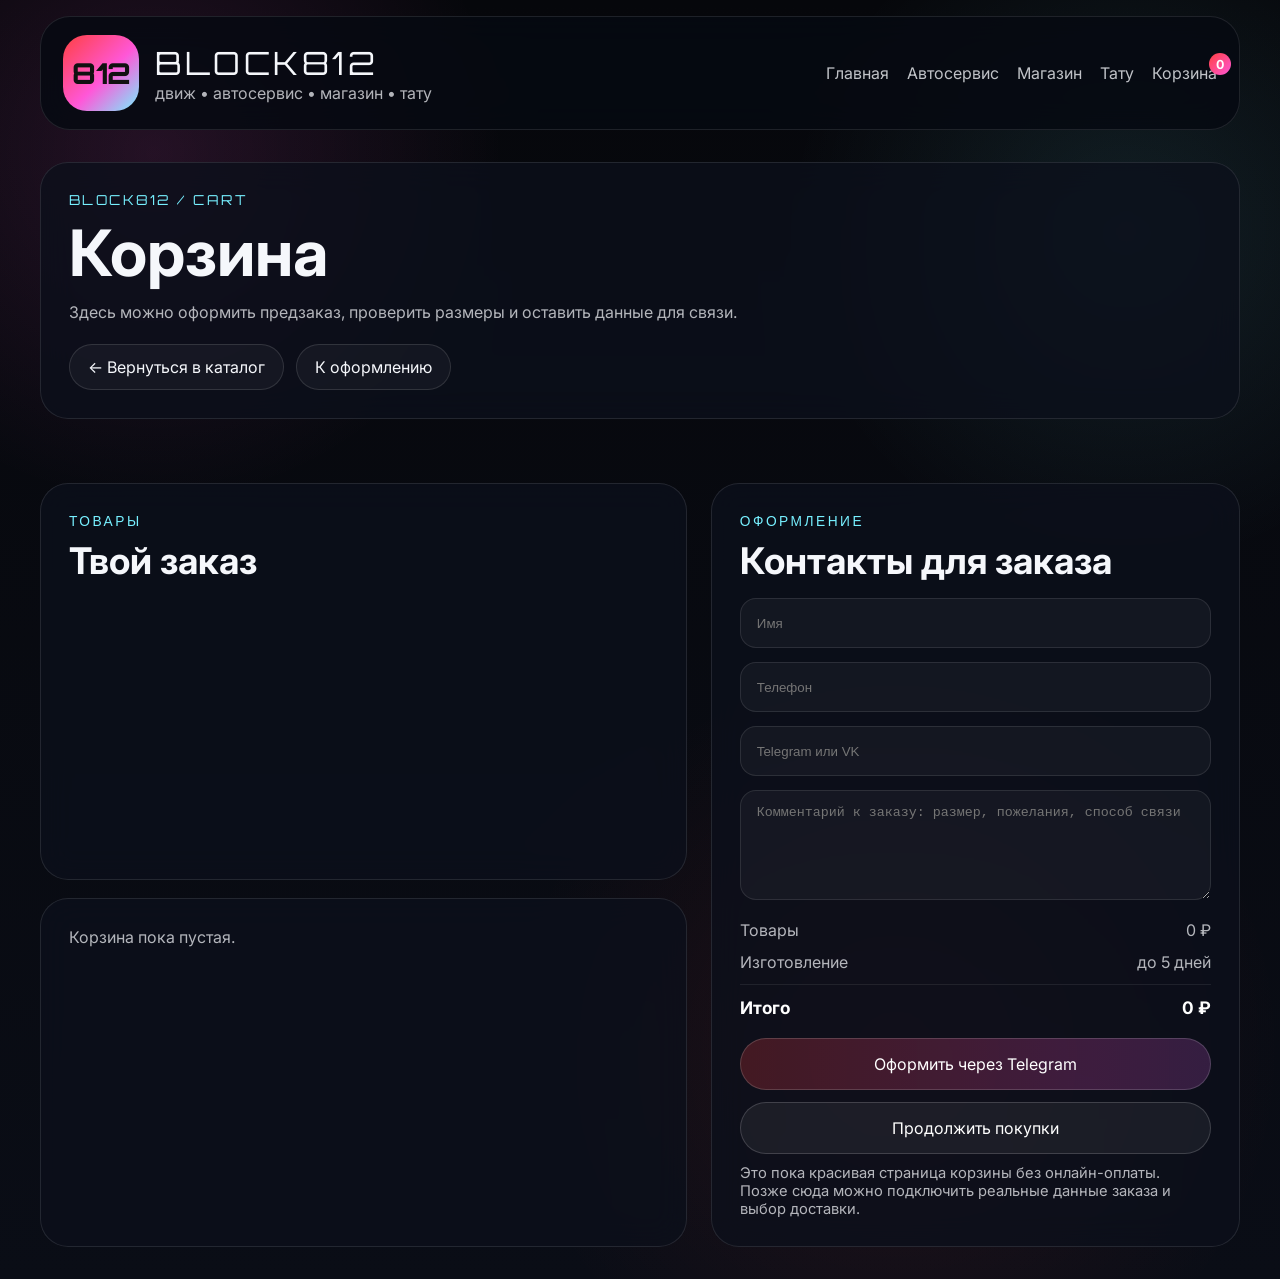
==== commit 6499ff67: "Add files via upload" ====
--- a/cart.html
+++ b/cart.html
@@ -2,46 +2,233 @@
 <html lang="ru">
 <head>
 <meta charset="UTF-8">
-<title>Cart</title>
+<meta name="viewport" content="width=device-width, initial-scale=1.0">
+<title>BLOCK812 Cart</title>
+<link rel="preconnect" href="https://fonts.googleapis.com">
+<link rel="preconnect" href="https://fonts.gstatic.com" crossorigin>
+<link href="https://fonts.googleapis.com/css2?family=Inter:wght@400;500;600;700;800&family=Orbitron:wght@500;700;800&display=swap" rel="stylesheet">
 <style>
-body{background:#0b0b12;color:#fff;font-family:Arial;padding:20px}
-.item{margin-bottom:20px;background:#111;padding:10px;border-radius:10px}
+:root{
+  --bg:#07080d; --panel:rgba(12,16,28,.78); --line:rgba(255,255,255,.10);
+  --text:#f5f7fb; --muted:rgba(245,247,251,.72);
+  --red:#ff4040; --pink:#ff57d8; --cyan:#77f0ff;
+}
+*{box-sizing:border-box}
+body{
+  margin:0; font-family:Inter,system-ui,sans-serif; color:var(--text);
+  background:
+    radial-gradient(circle at 12% 12%, rgba(255,87,216,.12), transparent 22%),
+    radial-gradient(circle at 88% 18%, rgba(119,240,255,.10), transparent 22%),
+    radial-gradient(circle at 70% 82%, rgba(255,64,64,.10), transparent 28%),
+    linear-gradient(180deg,#06070b 0%, #0a0d16 100%);
+  min-height:100vh;
+}
+a{text-decoration:none;color:inherit}
+.container{width:min(calc(100% - 40px),1200px); margin:0 auto}
+.header{
+  position:sticky; top:16px; z-index:40; width:min(calc(100% - 40px),1200px);
+  margin:16px auto 0; display:flex; align-items:center; justify-content:space-between; gap:16px;
+  padding:18px 22px; background:rgba(6,10,18,.86); backdrop-filter:blur(16px);
+  border:1px solid var(--line); border-radius:30px;
+}
+.brand{display:flex;align-items:center;gap:16px}
+.brand-mark{
+  width:76px;height:76px;border-radius:24px;display:grid;place-items:center;
+  background:linear-gradient(135deg,var(--red),var(--pink) 55%,var(--cyan));
+  color:#111;font-family:Orbitron,sans-serif;font-weight:800;font-size:1.8rem;
+}
+.brand-title{font-family:Orbitron,sans-serif;font-size:2rem;letter-spacing:.10em}
+.brand-subtitle{color:var(--muted)}
+.nav{display:flex;gap:18px;align-items:center;color:rgba(245,247,251,.78)}
+.cart-link{position:relative}
+.cart-count{
+  min-width:22px;height:22px;padding:0 6px;border-radius:999px; display:inline-flex; align-items:center; justify-content:center;
+  position:absolute; top:-10px; right:-14px; font-size:.78rem; font-weight:700;
+  background:linear-gradient(135deg,var(--red),var(--pink)); color:#fff;
+}
+.section{padding:32px 0}
+.card{
+  border:1px solid var(--line); background:var(--panel); border-radius:28px;
+  backdrop-filter:blur(16px); padding:28px;
+}
+.eyebrow{margin:0 0 12px;color:var(--cyan);font-family:Orbitron,sans-serif;letter-spacing:.18em;font-size:.86rem}
+h1,h2,h3,p{margin:0}
+h1{font-size:clamp(2.2rem,7vw,4rem);line-height:1.02}
+h2{font-size:clamp(1.6rem,5vw,2.3rem);line-height:1.06}
+h3{font-size:1.2rem}
+.lead{margin-top:14px;color:var(--muted);line-height:1.7}
+.subnav{display:flex;gap:12px;flex-wrap:wrap;margin-top:18px}
+.subnav a{
+  display:inline-flex;align-items:center;justify-content:center;min-height:46px;padding:0 18px;border-radius:999px;
+  border:1px solid rgba(255,255,255,.12);background:rgba(255,255,255,.04)
+}
+.grid{display:grid;grid-template-columns:1.1fr .9fr;gap:24px}
+.cart-list{display:grid;gap:18px}
+.cart-item{
+  display:grid;grid-template-columns:110px 1fr;gap:16px;padding:18px;border-radius:24px;
+  border:1px solid rgba(255,255,255,.08);background:rgba(255,255,255,.03);position:relative;overflow:hidden;
+}
+.cart-thumb{width:110px;height:140px;border-radius:18px;object-fit:cover;background:#111}
+.cart-meta{display:grid;gap:10px}
+.meta-row{display:flex;gap:8px;flex-wrap:wrap}
+.badge{
+  display:inline-flex;padding:7px 12px;border-radius:999px;border:1px solid rgba(255,255,255,.10);
+  background:rgba(255,255,255,.04);font-family:Orbitron,sans-serif;font-size:.7rem;letter-spacing:.08em;
+}
+.price{font-family:Orbitron,sans-serif;font-size:1.2rem}
+.small{color:var(--muted); font-size:.95rem}
+.qty{display:flex; align-items:center; gap:10px; flex-wrap:wrap}
+.qty-btn{
+  width:36px; height:36px; border-radius:999px; border:1px solid rgba(255,255,255,.12);
+  background:rgba(255,255,255,.04); color:#fff; font-size:1.2rem; cursor:pointer;
+}
+.summary{display:grid;gap:18px}
+.summary-line{display:flex;justify-content:space-between;gap:16px;color:var(--muted)}
+.summary-line.total{color:#fff;font-size:1.08rem;font-weight:700;padding-top:12px;border-top:1px solid rgba(255,255,255,.08)}
+.form-grid{display:grid;gap:14px}
+.input{
+  width:100%;min-height:50px;border-radius:16px;border:1px solid rgba(255,255,255,.10);
+  background:rgba(255,255,255,.04);color:#fff;padding:0 16px;outline:none;
+}
+textarea.input{min-height:110px;padding:14px 16px;resize:vertical}
+.btn{
+  min-height:52px;padding:0 22px;border-radius:999px;display:inline-flex;align-items:center;justify-content:center;color:#fff;
+  border:1px solid rgba(255,255,255,.16); background:linear-gradient(90deg, rgba(255,64,64,.22), rgba(255,87,216,.20), rgba(141,107,255,.20), rgba(119,240,255,.20), rgba(255,64,64,.22));
+  background-size:300% 300%; animation:gradientMove 5s ease infinite;
+}
+.btn.secondary{background:rgba(255,255,255,.06); animation:none}
+.btn.full{width:100%}
+.note{margin-top:10px;color:var(--muted);font-size:.92rem}
+.empty{color:var(--muted)}
+@keyframes gradientMove{0%{background-position:0% 50%}50%{background-position:100% 50%}100%{background-position:0% 50%}}
+@media (max-width:960px){.nav{display:none}.grid{grid-template-columns:1fr}}
 </style>
 </head>
 <body>
-
-<h2>Корзина</h2>
-<div id="list"></div>
+<header class="header">
+  <a class="brand" href="index.html">
+    <span class="brand-mark">812</span>
+    <span><span class="brand-title">BLOCK812</span><br><span class="brand-subtitle">движ • автосервис • магазин • тату</span></span>
+  </a>
+  <nav class="nav">
+    <a href="index.html">Главная</a>
+    <a href="service.html">Автосервис</a>
+    <a href="shop.html">Магазин</a>
+    <a href="tattoo.html">Тату</a>
+    <a class="cart-link" href="cart.html">Корзина <span class="cart-count" id="cart-count">0</span></a>
+  </nav>
+</header>
+
+<main class="container">
+  <section class="section">
+    <div class="card">
+      <p class="eyebrow">BLOCK812 / CART</p>
+      <h1>Корзина</h1>
+      <p class="lead">Здесь можно оформить предзаказ, проверить размеры и оставить данные для связи.</p>
+      <div class="subnav">
+        <a href="merch.html">← Вернуться в каталог</a>
+        <a href="#checkout">К оформлению</a>
+      </div>
+    </div>
+  </section>
+
+  <section class="section">
+    <div class="grid">
+      <div class="cart-list" id="cart-list"></div>
+
+      <div class="summary">
+        <div class="card" id="checkout">
+          <p class="eyebrow">ОФОРМЛЕНИЕ</p>
+          <h2>Контакты для заказа</h2>
+
+          <div class="form-grid" style="margin-top:18px;">
+            <input class="input" type="text" placeholder="Имя">
+            <input class="input" type="tel" placeholder="Телефон">
+            <input class="input" type="text" placeholder="Telegram или VK">
+            <textarea class="input" placeholder="Комментарий к заказу: размер, пожелания, способ связи"></textarea>
+          </div>
+
+          <div style="margin-top:20px; display:grid; gap:12px;">
+            <div class="summary-line"><span>Товары</span><span id="subtotal">0 ₽</span></div>
+            <div class="summary-line"><span>Изготовление</span><span>до 5 дней</span></div>
+            <div class="summary-line total"><span>Итого</span><span id="total">0 ₽</span></div>
+          </div>
+
+          <div style="display:grid; gap:12px; margin-top:20px;">
+            <a class="btn full" href="https://t.me/tasyatttooo" target="_blank" rel="noopener noreferrer">Оформить через Telegram</a>
+            <a class="btn secondary full" href="merch.html">Продолжить покупки</a>
+          </div>
+
+          <p class="note">Это пока красивая страница корзины без онлайн-оплаты. Позже сюда можно подключить реальные данные заказа и выбор доставки.</p>
+        </div>
+      </div>
+    </div>
+  </section>
+</main>
 
 <script>
-let cart=JSON.parse(localStorage.getItem('cart')||'[]')
-let list=document.getElementById('list')
-
-function render(){
-list.innerHTML=''
-let sum=0
-cart.forEach(i=>{
-sum+=i.price*i.qty
-list.innerHTML+=`
-<div class="item">
-<img src="${i.image}" width="80">
-<p>${i.name}</p>
-<p>${i.size}</p>
-<p>${i.price} ₽</p>
-<button onclick="remove(${i.id})">Удалить</button>
-</div>`
-})
-list.innerHTML+=`<h3>Итого: ${sum} ₽</h3>`
-}
-
-function remove(id){
-cart=cart.filter(i=>i.id!==id)
-localStorage.setItem('cart',JSON.stringify(cart))
-render()
-}
-
-render()
+function getCart(){ return JSON.parse(localStorage.getItem('block812_cart') || '[]'); }
+function saveCart(cart){ localStorage.setItem('block812_cart', JSON.stringify(cart)); updateCartCount(); }
+function formatPrice(price){ return price.toLocaleString('ru-RU') + ' ₽'; }
+function updateCartCount(){
+  const cart = getCart();
+  const count = cart.reduce((sum, item) => sum + (item.qty || 1), 0);
+  const el = document.getElementById('cart-count');
+  if(el) el.textContent = count;
+}
+function removeFromCart(id){
+  const cart = getCart().filter(item => item.id !== id);
+  saveCart(cart); renderCart();
+}
+function changeQty(id, delta){
+  const cart = getCart().map(item => {
+    if(item.id === id){ item.qty = Math.max(1, item.qty + delta); }
+    return item;
+  });
+  saveCart(cart); renderCart();
+}
+function renderCart(){
+  const cart = getCart();
+  const cartList = document.getElementById('cart-list');
+  const subtotal = document.getElementById('subtotal');
+  const total = document.getElementById('total');
+
+  cartList.innerHTML = '<div class="card"><p class="eyebrow">ТОВАРЫ</p><h2>Твой заказ</h2></div>';
+
+  if(cart.length === 0){
+    cartList.innerHTML += '<div class="card"><p class="empty">Корзина пока пустая.</p></div>';
+    subtotal.textContent = '0 ₽';
+    total.textContent = '0 ₽';
+    return;
+  }
+
+  let sum = 0;
+  cart.forEach(item => {
+    sum += item.price * item.qty;
+    cartList.innerHTML += `
+      <article class="cart-item">
+        <img src="${item.image}" alt="${item.name}" class="cart-thumb">
+        <div class="cart-meta">
+          <div class="meta-row"><span class="badge">Предзаказ</span><span class="badge">до 5 дней</span></div>
+          <h3>${item.name}</h3>
+          <div class="price">${formatPrice(item.price)}</div>
+          <div class="small">Размер: ${item.size}</div>
+          <div class="qty">
+            <button class="qty-btn" type="button" onclick="changeQty(${item.id}, -1)">−</button>
+            <span>${item.qty}</span>
+            <button class="qty-btn" type="button" onclick="changeQty(${item.id}, 1)">+</button>
+            <button class="qty-btn" type="button" onclick="removeFromCart(${item.id})">×</button>
+          </div>
+        </div>
+      </article>
+    `;
+  });
+
+  subtotal.textContent = formatPrice(sum);
+  total.textContent = formatPrice(sum);
+}
+updateCartCount();
+renderCart();
 </script>
-
 </body>
 </html>
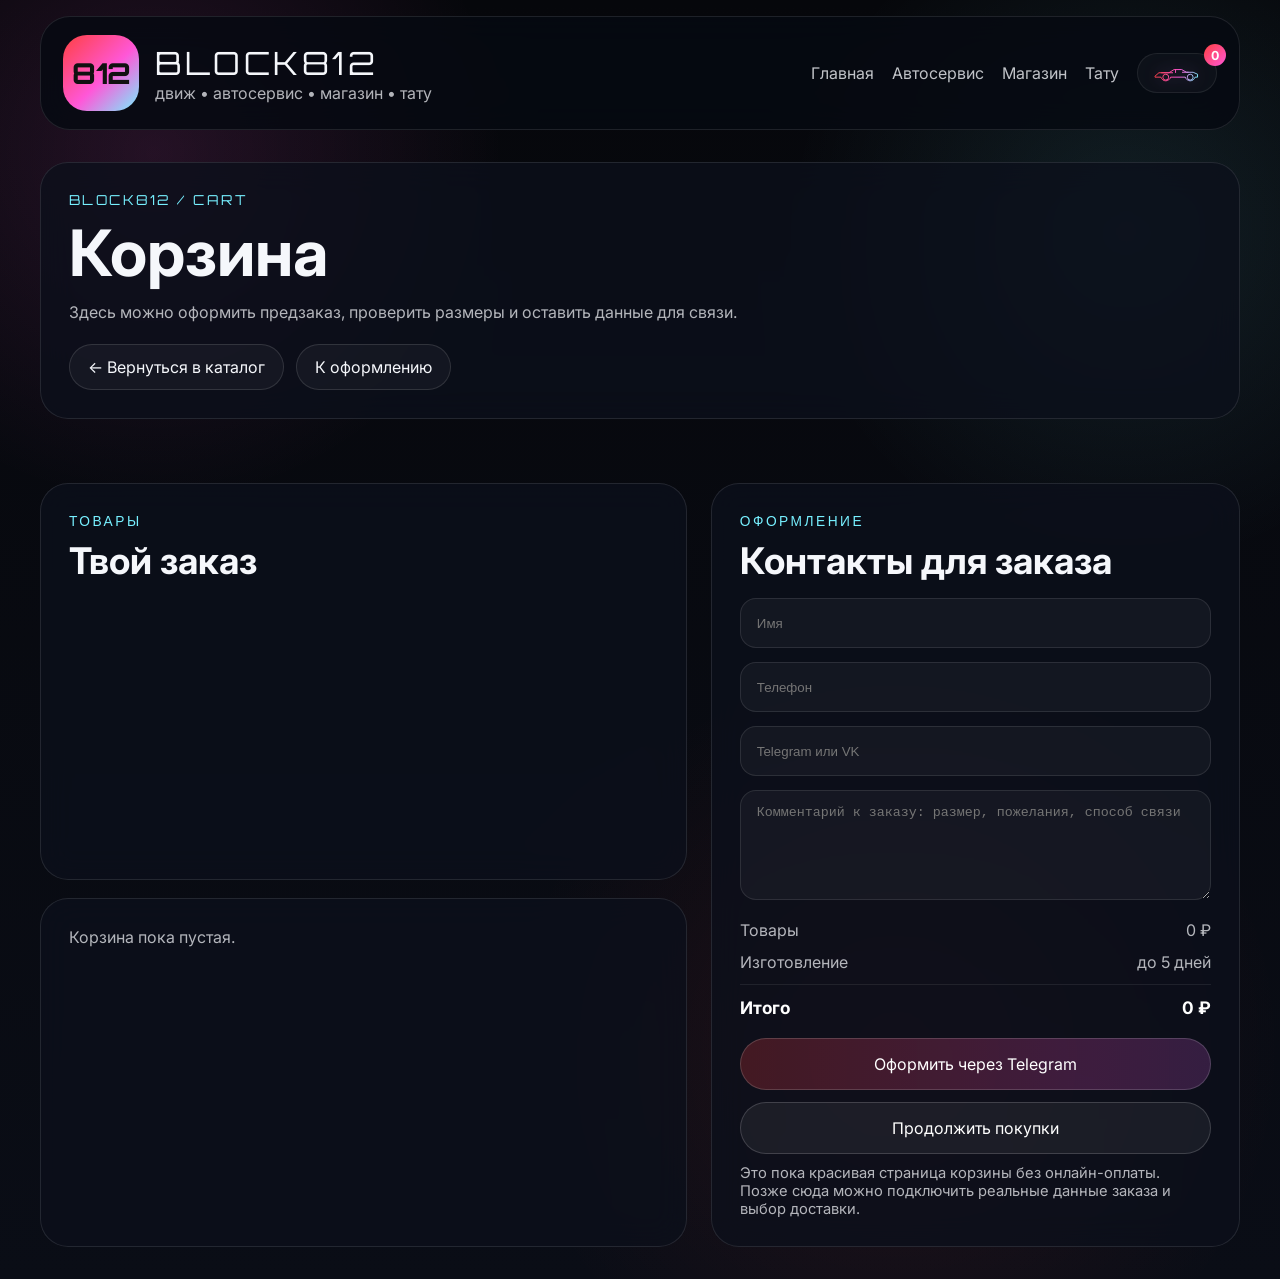
==== commit efad8429: "Add files via upload" ====
--- a/cart.html
+++ b/cart.html
@@ -40,11 +40,24 @@
 .brand-title{font-family:Orbitron,sans-serif;font-size:2rem;letter-spacing:.10em}
 .brand-subtitle{color:var(--muted)}
 .nav{display:flex;gap:18px;align-items:center;color:rgba(245,247,251,.78)}
-.cart-link{position:relative}
+.cart-link{
+  position:relative; display:inline-flex; align-items:center; gap:10px;
+  padding:8px 12px; border-radius:999px;
+  border:1px solid rgba(255,255,255,.08); background:rgba(255,255,255,.03);
+}
+.cart-car{
+  width:54px; height:22px; display:block;
+  filter:drop-shadow(0 0 8px rgba(255,87,216,.22)) drop-shadow(0 0 12px rgba(119,240,255,.12));
+}
 .cart-count{
   min-width:22px;height:22px;padding:0 6px;border-radius:999px; display:inline-flex; align-items:center; justify-content:center;
-  position:absolute; top:-10px; right:-14px; font-size:.78rem; font-weight:700;
+  position:absolute; top:-10px; right:-10px; font-size:.78rem; font-weight:700;
   background:linear-gradient(135deg,var(--red),var(--pink)); color:#fff;
+  transition:transform .25s ease, box-shadow .25s ease;
+}
+.cart-count.bump{
+  transform:scale(1.25);
+  box-shadow:0 0 18px rgba(255,64,64,.32),0 0 28px rgba(255,87,216,.28),0 0 36px rgba(119,240,255,.18);
 }
 .section{padding:32px 0}
 .card{
@@ -115,7 +128,22 @@
     <a href="service.html">Автосервис</a>
     <a href="shop.html">Магазин</a>
     <a href="tattoo.html">Тату</a>
-    <a class="cart-link" href="cart.html">Корзина <span class="cart-count" id="cart-count">0</span></a>
+    <a class="cart-link" href="cart.html" aria-label="Корзина">
+      <svg class="cart-car" viewBox="0 0 220 90" fill="none" xmlns="http://www.w3.org/2000/svg">
+        <path d="M20 58L36 44H77L98 31H129L149 42H176L194 50V62H184C181 71 173 77 164 77C155 77 147 71 144 62H84C81 71 73 77 64 77C55 77 47 71 44 62H20V58Z" stroke="url(#g1)" stroke-width="4" stroke-linejoin="round"/>
+        <circle cx="64" cy="62" r="12" stroke="url(#g1)" stroke-width="4"/>
+        <circle cx="164" cy="62" r="12" stroke="url(#g1)" stroke-width="4"/>
+        <path d="M47 44H92M104 31V43M132 42H156" stroke="url(#g1)" stroke-width="4" stroke-linecap="round"/>
+        <defs>
+          <linearGradient id="g1" x1="20" y1="30" x2="194" y2="78" gradientUnits="userSpaceOnUse">
+            <stop stop-color="#FF4040"/>
+            <stop offset="0.55" stop-color="#FF57D8"/>
+            <stop offset="1" stop-color="#77F0FF"/>
+          </linearGradient>
+        </defs>
+      </svg>
+      <span class="cart-count" id="cart-count">0</span>
+    </a>
   </nav>
 </header>
 
@@ -168,13 +196,20 @@
 
 <script>
 function getCart(){ return JSON.parse(localStorage.getItem('block812_cart') || '[]'); }
-function saveCart(cart){ localStorage.setItem('block812_cart', JSON.stringify(cart)); updateCartCount(); }
+function saveCart(cart){ localStorage.setItem('block812_cart', JSON.stringify(cart)); updateCartCount(true); }
 function formatPrice(price){ return price.toLocaleString('ru-RU') + ' ₽'; }
-function updateCartCount(){
+function updateCartCount(animate){
   const cart = getCart();
   const count = cart.reduce((sum, item) => sum + (item.qty || 1), 0);
   const el = document.getElementById('cart-count');
-  if(el) el.textContent = count;
+  if(el){
+    el.textContent = count;
+    if(animate){
+      el.classList.add('bump');
+      clearTimeout(window.__cartBump);
+      window.__cartBump = setTimeout(() => el.classList.remove('bump'), 260);
+    }
+  }
 }
 function removeFromCart(id){
   const cart = getCart().filter(item => item.id !== id);
@@ -227,7 +262,7 @@
   subtotal.textContent = formatPrice(sum);
   total.textContent = formatPrice(sum);
 }
-updateCartCount();
+updateCartCount(false);
 renderCart();
 </script>
 </body>
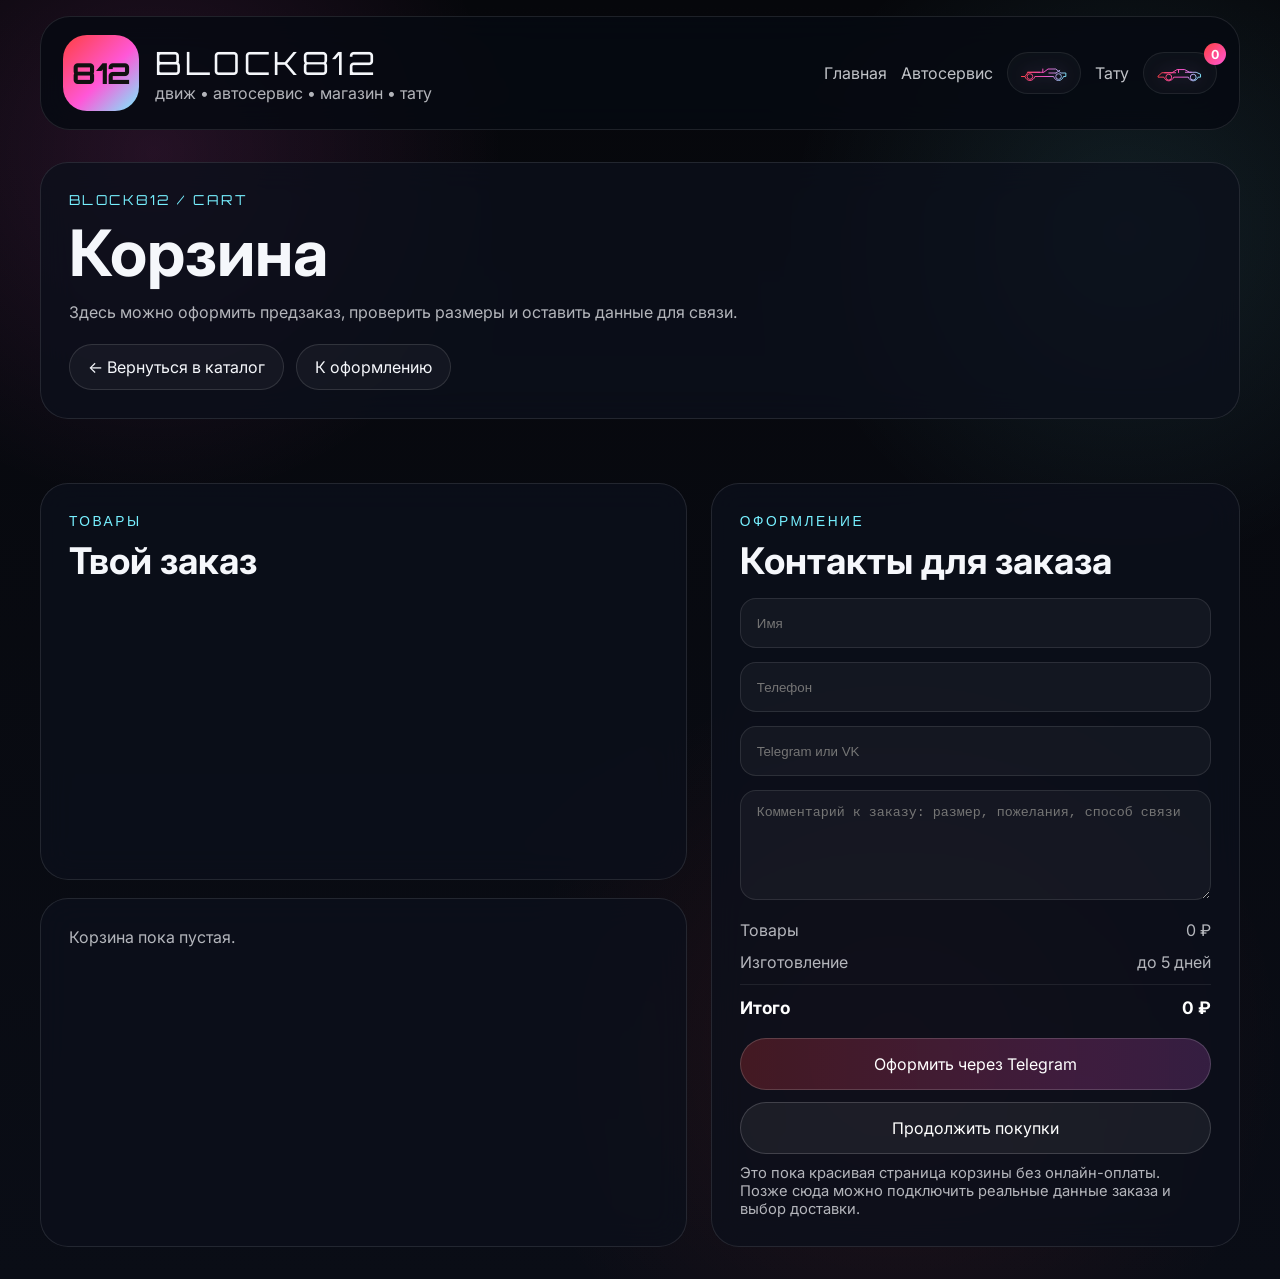
==== commit 02552cfa: "Add files via upload" ====
--- a/cart.html
+++ b/cart.html
@@ -39,13 +39,13 @@
 }
 .brand-title{font-family:Orbitron,sans-serif;font-size:2rem;letter-spacing:.10em}
 .brand-subtitle{color:var(--muted)}
-.nav{display:flex;gap:18px;align-items:center;color:rgba(245,247,251,.78)}
-.cart-link{
-  position:relative; display:inline-flex; align-items:center; gap:10px;
-  padding:8px 12px; border-radius:999px;
+.nav{display:flex;gap:14px;align-items:center;color:rgba(245,247,251,.78)}
+.icon-link{
+  position:relative; display:inline-flex; align-items:center; justify-content:center;
+  width:74px; height:42px; border-radius:999px;
   border:1px solid rgba(255,255,255,.08); background:rgba(255,255,255,.03);
 }
-.cart-car{
+.icon-car{
   width:54px; height:22px; display:block;
   filter:drop-shadow(0 0 8px rgba(255,87,216,.22)) drop-shadow(0 0 12px rgba(119,240,255,.12));
 }
@@ -113,11 +113,45 @@
 .btn.full{width:100%}
 .note{margin-top:10px;color:var(--muted);font-size:.92rem}
 .empty{color:var(--muted)}
+.preloader{
+  position:fixed; inset:0; z-index:9999;
+  display:flex; align-items:center; justify-content:center; flex-direction:column; gap:18px;
+  background:
+    radial-gradient(circle at center, rgba(255,87,216,.10), transparent 28%),
+    rgba(5,7,12,.96);
+  transition:opacity .45s ease, visibility .45s ease;
+}
+.preloader.hide{opacity:0; visibility:hidden}
+.preloader-logo{
+  font-family:Orbitron,sans-serif; letter-spacing:.18em; font-size:clamp(2rem,7vw,4rem);
+  color:#fff;
+  text-shadow:0 0 10px rgba(255,64,64,.35), 0 0 18px rgba(255,87,216,.28), 0 0 26px rgba(119,240,255,.18);
+}
+.preloader-bar{
+  width:min(280px, 70vw); height:6px; border-radius:999px; overflow:hidden;
+  background:rgba(255,255,255,.08); border:1px solid rgba(255,255,255,.08);
+}
+.preloader-bar span{
+  display:block; width:42%; height:100%;
+  background:linear-gradient(90deg,var(--red),var(--pink),var(--cyan));
+  box-shadow:0 0 12px rgba(255,87,216,.25),0 0 20px rgba(119,240,255,.20);
+  animation:loaderMove 1.4s ease-in-out infinite;
+}
+@keyframes loaderMove{
+  0%{transform:translateX(-110%)}
+  50%{transform:translateX(115%)}
+  100%{transform:translateX(-110%)}
+}
 @keyframes gradientMove{0%{background-position:0% 50%}50%{background-position:100% 50%}100%{background-position:0% 50%}}
 @media (max-width:960px){.nav{display:none}.grid{grid-template-columns:1fr}}
 </style>
 </head>
 <body>
+<div class="preloader" id="preloader">
+  <div class="preloader-logo">BLOCK812</div>
+  <div class="preloader-bar"><span></span></div>
+</div>
+
 <header class="header">
   <a class="brand" href="index.html">
     <span class="brand-mark">812</span>
@@ -126,16 +160,30 @@
   <nav class="nav">
     <a href="index.html">Главная</a>
     <a href="service.html">Автосервис</a>
-    <a href="shop.html">Магазин</a>
+    <a class="icon-link" href="shop.html" aria-label="Магазин">
+      <svg class="icon-car" viewBox="0 0 230 90" fill="none" xmlns="http://www.w3.org/2000/svg">
+        <path d="M18 60H34L47 42H114L132 28H165L187 45H208V60H198C195 70 187 77 177 77C167 77 159 70 156 60H76C73 70 65 77 55 77C45 77 37 70 34 60H18Z" stroke="url(#shopGrad2)" stroke-width="4" stroke-linejoin="round"/>
+        <circle cx="55" cy="60" r="12" stroke="url(#shopGrad2)" stroke-width="4"/>
+        <circle cx="177" cy="60" r="12" stroke="url(#shopGrad2)" stroke-width="4"/>
+        <path d="M44 42H96M110 28V42M136 45H166M166 45L182 34" stroke="url(#shopGrad2)" stroke-width="4" stroke-linecap="round"/>
+        <defs>
+          <linearGradient id="shopGrad2" x1="18" y1="28" x2="208" y2="78" gradientUnits="userSpaceOnUse">
+            <stop stop-color="#FF4040"/>
+            <stop offset="0.55" stop-color="#FF57D8"/>
+            <stop offset="1" stop-color="#77F0FF"/>
+          </linearGradient>
+        </defs>
+      </svg>
+    </a>
     <a href="tattoo.html">Тату</a>
-    <a class="cart-link" href="cart.html" aria-label="Корзина">
-      <svg class="cart-car" viewBox="0 0 220 90" fill="none" xmlns="http://www.w3.org/2000/svg">
-        <path d="M20 58L36 44H77L98 31H129L149 42H176L194 50V62H184C181 71 173 77 164 77C155 77 147 71 144 62H84C81 71 73 77 64 77C55 77 47 71 44 62H20V58Z" stroke="url(#g1)" stroke-width="4" stroke-linejoin="round"/>
-        <circle cx="64" cy="62" r="12" stroke="url(#g1)" stroke-width="4"/>
-        <circle cx="164" cy="62" r="12" stroke="url(#g1)" stroke-width="4"/>
-        <path d="M47 44H92M104 31V43M132 42H156" stroke="url(#g1)" stroke-width="4" stroke-linecap="round"/>
+    <a class="icon-link" href="cart.html" aria-label="Корзина">
+      <svg class="icon-car" viewBox="0 0 220 90" fill="none" xmlns="http://www.w3.org/2000/svg">
+        <path d="M20 58L36 44H77L98 31H129L149 42H176L194 50V62H184C181 71 173 77 164 77C155 77 147 71 144 62H84C81 71 73 77 64 77C55 77 47 71 44 62H20V58Z" stroke="url(#cartGrad2)" stroke-width="4" stroke-linejoin="round"/>
+        <circle cx="64" cy="62" r="12" stroke="url(#cartGrad2)" stroke-width="4"/>
+        <circle cx="164" cy="62" r="12" stroke="url(#cartGrad2)" stroke-width="4"/>
+        <path d="M47 44H92M104 31V43M132 42H156" stroke="url(#cartGrad2)" stroke-width="4" stroke-linecap="round"/>
         <defs>
-          <linearGradient id="g1" x1="20" y1="30" x2="194" y2="78" gradientUnits="userSpaceOnUse">
+          <linearGradient id="cartGrad2" x1="20" y1="30" x2="194" y2="78" gradientUnits="userSpaceOnUse">
             <stop stop-color="#FF4040"/>
             <stop offset="0.55" stop-color="#FF57D8"/>
             <stop offset="1" stop-color="#77F0FF"/>
@@ -195,6 +243,9 @@
 </main>
 
 <script>
+function hidePreloader(){ const el = document.getElementById('preloader'); if(el) el.classList.add('hide'); }
+window.addEventListener('load', () => setTimeout(hidePreloader, 450));
+
 function getCart(){ return JSON.parse(localStorage.getItem('block812_cart') || '[]'); }
 function saveCart(cart){ localStorage.setItem('block812_cart', JSON.stringify(cart)); updateCartCount(true); }
 function formatPrice(price){ return price.toLocaleString('ru-RU') + ' ₽'; }
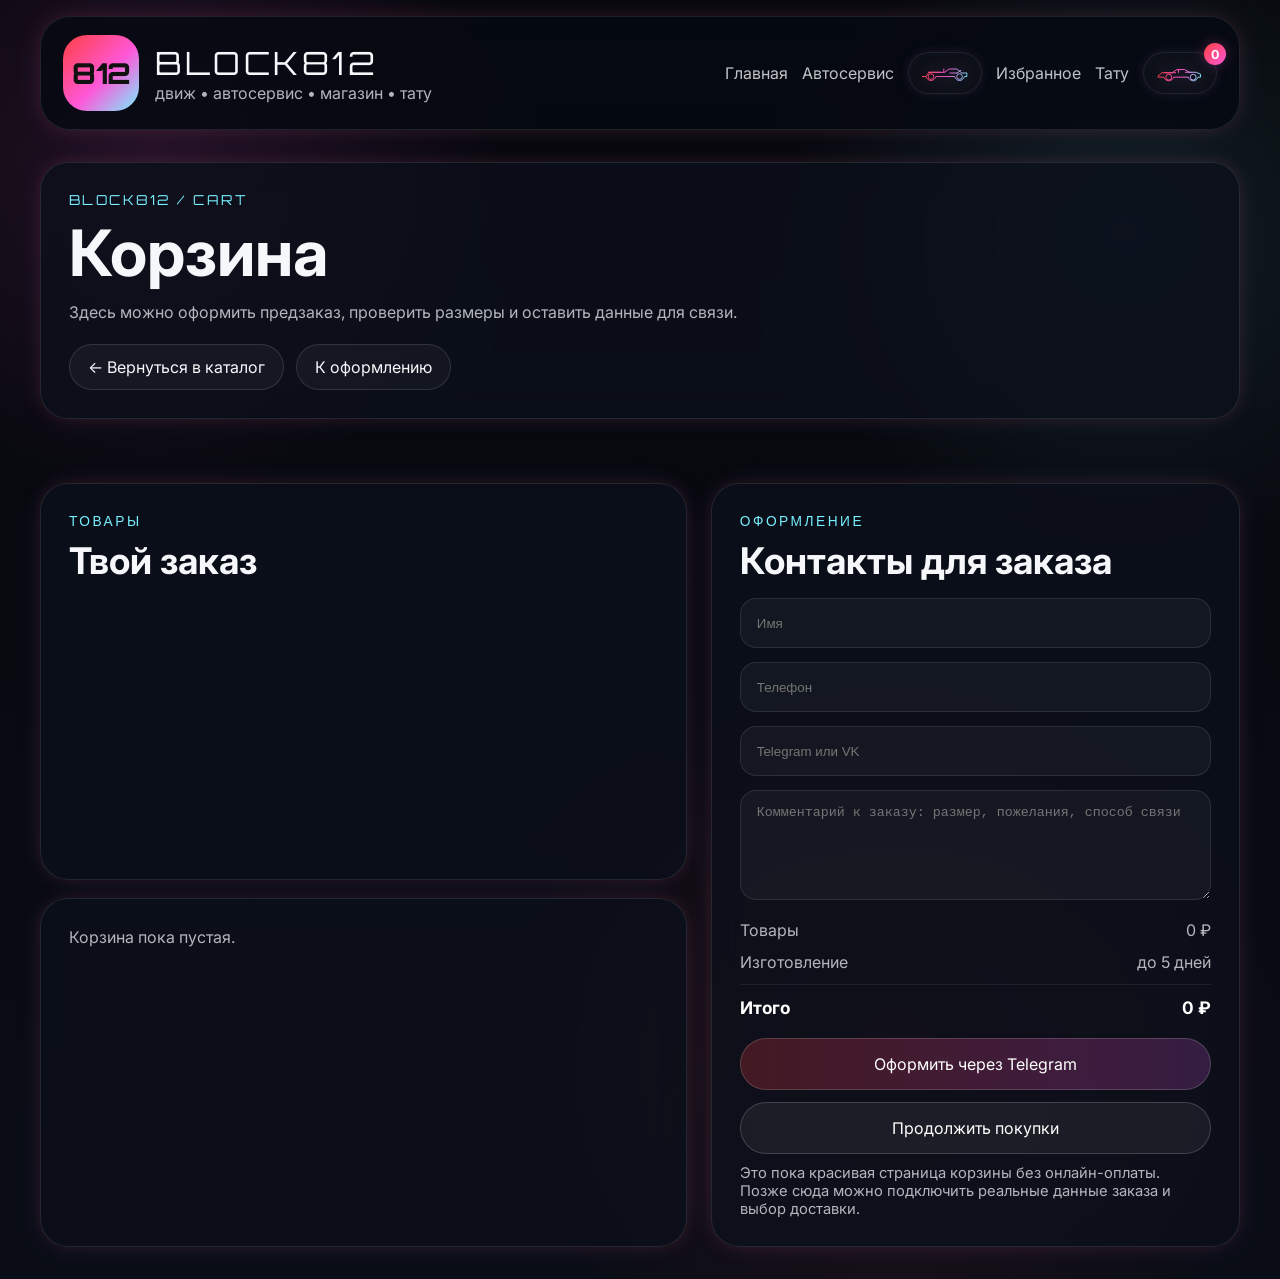
==== commit 43263bad: "Update cart.html" ====
--- a/cart.html
+++ b/cart.html
@@ -1,320 +1,663 @@
 <!DOCTYPE html>
 <html lang="ru">
 <head>
-<meta charset="UTF-8">
-<meta name="viewport" content="width=device-width, initial-scale=1.0">
-<title>BLOCK812 Cart</title>
-<link rel="preconnect" href="https://fonts.googleapis.com">
-<link rel="preconnect" href="https://fonts.gstatic.com" crossorigin>
-<link href="https://fonts.googleapis.com/css2?family=Inter:wght@400;500;600;700;800&family=Orbitron:wght@500;700;800&display=swap" rel="stylesheet">
-<style>
-:root{
-  --bg:#07080d; --panel:rgba(12,16,28,.78); --line:rgba(255,255,255,.10);
-  --text:#f5f7fb; --muted:rgba(245,247,251,.72);
-  --red:#ff4040; --pink:#ff57d8; --cyan:#77f0ff;
-}
-*{box-sizing:border-box}
-body{
-  margin:0; font-family:Inter,system-ui,sans-serif; color:var(--text);
-  background:
-    radial-gradient(circle at 12% 12%, rgba(255,87,216,.12), transparent 22%),
-    radial-gradient(circle at 88% 18%, rgba(119,240,255,.10), transparent 22%),
-    radial-gradient(circle at 70% 82%, rgba(255,64,64,.10), transparent 28%),
-    linear-gradient(180deg,#06070b 0%, #0a0d16 100%);
-  min-height:100vh;
-}
-a{text-decoration:none;color:inherit}
-.container{width:min(calc(100% - 40px),1200px); margin:0 auto}
-.header{
-  position:sticky; top:16px; z-index:40; width:min(calc(100% - 40px),1200px);
-  margin:16px auto 0; display:flex; align-items:center; justify-content:space-between; gap:16px;
-  padding:18px 22px; background:rgba(6,10,18,.86); backdrop-filter:blur(16px);
-  border:1px solid var(--line); border-radius:30px;
-}
-.brand{display:flex;align-items:center;gap:16px}
-.brand-mark{
-  width:76px;height:76px;border-radius:24px;display:grid;place-items:center;
-  background:linear-gradient(135deg,var(--red),var(--pink) 55%,var(--cyan));
-  color:#111;font-family:Orbitron,sans-serif;font-weight:800;font-size:1.8rem;
-}
-.brand-title{font-family:Orbitron,sans-serif;font-size:2rem;letter-spacing:.10em}
-.brand-subtitle{color:var(--muted)}
-.nav{display:flex;gap:14px;align-items:center;color:rgba(245,247,251,.78)}
-.icon-link{
-  position:relative; display:inline-flex; align-items:center; justify-content:center;
-  width:74px; height:42px; border-radius:999px;
-  border:1px solid rgba(255,255,255,.08); background:rgba(255,255,255,.03);
-}
-.icon-car{
-  width:54px; height:22px; display:block;
-  filter:drop-shadow(0 0 8px rgba(255,87,216,.22)) drop-shadow(0 0 12px rgba(119,240,255,.12));
-}
-.cart-count{
-  min-width:22px;height:22px;padding:0 6px;border-radius:999px; display:inline-flex; align-items:center; justify-content:center;
-  position:absolute; top:-10px; right:-10px; font-size:.78rem; font-weight:700;
-  background:linear-gradient(135deg,var(--red),var(--pink)); color:#fff;
-  transition:transform .25s ease, box-shadow .25s ease;
-}
-.cart-count.bump{
-  transform:scale(1.25);
-  box-shadow:0 0 18px rgba(255,64,64,.32),0 0 28px rgba(255,87,216,.28),0 0 36px rgba(119,240,255,.18);
-}
-.section{padding:32px 0}
-.card{
-  border:1px solid var(--line); background:var(--panel); border-radius:28px;
-  backdrop-filter:blur(16px); padding:28px;
-}
-.eyebrow{margin:0 0 12px;color:var(--cyan);font-family:Orbitron,sans-serif;letter-spacing:.18em;font-size:.86rem}
-h1,h2,h3,p{margin:0}
-h1{font-size:clamp(2.2rem,7vw,4rem);line-height:1.02}
-h2{font-size:clamp(1.6rem,5vw,2.3rem);line-height:1.06}
-h3{font-size:1.2rem}
-.lead{margin-top:14px;color:var(--muted);line-height:1.7}
-.subnav{display:flex;gap:12px;flex-wrap:wrap;margin-top:18px}
-.subnav a{
-  display:inline-flex;align-items:center;justify-content:center;min-height:46px;padding:0 18px;border-radius:999px;
-  border:1px solid rgba(255,255,255,.12);background:rgba(255,255,255,.04)
-}
-.grid{display:grid;grid-template-columns:1.1fr .9fr;gap:24px}
-.cart-list{display:grid;gap:18px}
-.cart-item{
-  display:grid;grid-template-columns:110px 1fr;gap:16px;padding:18px;border-radius:24px;
-  border:1px solid rgba(255,255,255,.08);background:rgba(255,255,255,.03);position:relative;overflow:hidden;
-}
-.cart-thumb{width:110px;height:140px;border-radius:18px;object-fit:cover;background:#111}
-.cart-meta{display:grid;gap:10px}
-.meta-row{display:flex;gap:8px;flex-wrap:wrap}
-.badge{
-  display:inline-flex;padding:7px 12px;border-radius:999px;border:1px solid rgba(255,255,255,.10);
-  background:rgba(255,255,255,.04);font-family:Orbitron,sans-serif;font-size:.7rem;letter-spacing:.08em;
-}
-.price{font-family:Orbitron,sans-serif;font-size:1.2rem}
-.small{color:var(--muted); font-size:.95rem}
-.qty{display:flex; align-items:center; gap:10px; flex-wrap:wrap}
-.qty-btn{
-  width:36px; height:36px; border-radius:999px; border:1px solid rgba(255,255,255,.12);
-  background:rgba(255,255,255,.04); color:#fff; font-size:1.2rem; cursor:pointer;
-}
-.summary{display:grid;gap:18px}
-.summary-line{display:flex;justify-content:space-between;gap:16px;color:var(--muted)}
-.summary-line.total{color:#fff;font-size:1.08rem;font-weight:700;padding-top:12px;border-top:1px solid rgba(255,255,255,.08)}
-.form-grid{display:grid;gap:14px}
-.input{
-  width:100%;min-height:50px;border-radius:16px;border:1px solid rgba(255,255,255,.10);
-  background:rgba(255,255,255,.04);color:#fff;padding:0 16px;outline:none;
-}
-textarea.input{min-height:110px;padding:14px 16px;resize:vertical}
-.btn{
-  min-height:52px;padding:0 22px;border-radius:999px;display:inline-flex;align-items:center;justify-content:center;color:#fff;
-  border:1px solid rgba(255,255,255,.16); background:linear-gradient(90deg, rgba(255,64,64,.22), rgba(255,87,216,.20), rgba(141,107,255,.20), rgba(119,240,255,.20), rgba(255,64,64,.22));
-  background-size:300% 300%; animation:gradientMove 5s ease infinite;
-}
-.btn.secondary{background:rgba(255,255,255,.06); animation:none}
-.btn.full{width:100%}
-.note{margin-top:10px;color:var(--muted);font-size:.92rem}
-.empty{color:var(--muted)}
-.preloader{
-  position:fixed; inset:0; z-index:9999;
-  display:flex; align-items:center; justify-content:center; flex-direction:column; gap:18px;
-  background:
-    radial-gradient(circle at center, rgba(255,87,216,.10), transparent 28%),
-    rgba(5,7,12,.96);
-  transition:opacity .45s ease, visibility .45s ease;
-}
-.preloader.hide{opacity:0; visibility:hidden}
-.preloader-logo{
-  font-family:Orbitron,sans-serif; letter-spacing:.18em; font-size:clamp(2rem,7vw,4rem);
-  color:#fff;
-  text-shadow:0 0 10px rgba(255,64,64,.35), 0 0 18px rgba(255,87,216,.28), 0 0 26px rgba(119,240,255,.18);
-}
-.preloader-bar{
-  width:min(280px, 70vw); height:6px; border-radius:999px; overflow:hidden;
-  background:rgba(255,255,255,.08); border:1px solid rgba(255,255,255,.08);
-}
-.preloader-bar span{
-  display:block; width:42%; height:100%;
-  background:linear-gradient(90deg,var(--red),var(--pink),var(--cyan));
-  box-shadow:0 0 12px rgba(255,87,216,.25),0 0 20px rgba(119,240,255,.20);
-  animation:loaderMove 1.4s ease-in-out infinite;
-}
-@keyframes loaderMove{
-  0%{transform:translateX(-110%)}
-  50%{transform:translateX(115%)}
-  100%{transform:translateX(-110%)}
-}
-@keyframes gradientMove{0%{background-position:0% 50%}50%{background-position:100% 50%}100%{background-position:0% 50%}}
-@media (max-width:960px){.nav{display:none}.grid{grid-template-columns:1fr}}
-</style>
+  <meta charset="UTF-8" />
+  <meta name="viewport" content="width=device-width, initial-scale=1.0" />
+  <title>BLOCK812 Cart</title>
+  <link rel="preconnect" href="https://fonts.googleapis.com">
+  <link rel="preconnect" href="https://fonts.gstatic.com" crossorigin>
+  <link href="https://fonts.googleapis.com/css2?family=Inter:wght@400;500;600;700;800&family=Orbitron:wght@500;700;800&display=swap" rel="stylesheet">
+  <style>
+    :root{
+      --bg:#07080d;
+      --panel:rgba(12,16,28,.78);
+      --line:rgba(255,255,255,.10);
+      --text:#f5f7fb;
+      --muted:rgba(245,247,251,.72);
+      --red:#ff4040;
+      --pink:#ff57d8;
+      --cyan:#77f0ff;
+    }
+
+    *{box-sizing:border-box}
+    html{scroll-behavior:smooth}
+
+    body{
+      margin:0;
+      font-family:Inter,system-ui,sans-serif;
+      color:var(--text);
+      background:
+        radial-gradient(circle at 12% 12%, rgba(255,87,216,.12), transparent 22%),
+        radial-gradient(circle at 88% 18%, rgba(119,240,255,.10), transparent 22%),
+        radial-gradient(circle at 70% 82%, rgba(255,64,64,.10), transparent 28%),
+        linear-gradient(180deg,#06070b 0%, #0a0d16 100%);
+      min-height:100vh;
+    }
+
+    a{text-decoration:none;color:inherit}
+    button{font:inherit}
+
+    .container{
+      width:min(calc(100% - 40px),1200px);
+      margin:0 auto;
+    }
+
+    .preloader{
+      position:fixed;
+      inset:0;
+      z-index:9999;
+      display:flex;
+      align-items:center;
+      justify-content:center;
+      flex-direction:column;
+      gap:18px;
+      background:
+        radial-gradient(circle at center, rgba(255,87,216,.10), transparent 28%),
+        rgba(5,7,12,.96);
+      transition:opacity .45s ease, visibility .45s ease;
+    }
+
+    .preloader.hide{
+      opacity:0;
+      visibility:hidden;
+    }
+
+    .preloader-logo{
+      font-family:Orbitron,sans-serif;
+      letter-spacing:.18em;
+      font-size:clamp(2rem,7vw,4rem);
+      color:#fff;
+      text-shadow:
+        0 0 10px rgba(255,64,64,.35),
+        0 0 18px rgba(255,87,216,.28),
+        0 0 26px rgba(119,240,255,.18);
+    }
+
+    .preloader-bar{
+      width:min(280px, 70vw);
+      height:6px;
+      border-radius:999px;
+      overflow:hidden;
+      background:rgba(255,255,255,.08);
+      border:1px solid rgba(255,255,255,.08);
+    }
+
+    .preloader-bar span{
+      display:block;
+      width:42%;
+      height:100%;
+      background:linear-gradient(90deg,var(--red),var(--pink),var(--cyan));
+      box-shadow:0 0 12px rgba(255,87,216,.25),0 0 20px rgba(119,240,255,.20);
+      animation:loaderMove 1.4s ease-in-out infinite;
+    }
+
+    @keyframes loaderMove{
+      0%{transform:translateX(-110%)}
+      50%{transform:translateX(115%)}
+      100%{transform:translateX(-110%)}
+    }
+
+    .header{
+      position:sticky;
+      top:16px;
+      z-index:40;
+      width:min(calc(100% - 40px),1200px);
+      margin:16px auto 0;
+      display:flex;
+      align-items:center;
+      justify-content:space-between;
+      gap:16px;
+      padding:18px 22px;
+      background:rgba(6,10,18,.86);
+      backdrop-filter:blur(16px);
+      border:1px solid var(--line);
+      border-radius:30px;
+      box-shadow:
+        0 0 18px rgba(255,64,64,.08),
+        0 0 30px rgba(255,87,216,.08),
+        0 0 42px rgba(119,240,255,.05);
+    }
+
+    .brand{
+      display:flex;
+      align-items:center;
+      gap:16px;
+    }
+
+    .brand-mark{
+      width:76px;
+      height:76px;
+      border-radius:24px;
+      display:grid;
+      place-items:center;
+      background:linear-gradient(135deg,var(--red),var(--pink) 55%,var(--cyan));
+      color:#111;
+      font-family:Orbitron,sans-serif;
+      font-weight:800;
+      font-size:1.8rem;
+    }
+
+    .brand-title{
+      font-family:Orbitron,sans-serif;
+      font-size:2rem;
+      letter-spacing:.10em;
+    }
+
+    .brand-subtitle{
+      color:var(--muted);
+    }
+
+    .nav{
+      display:flex;
+      gap:14px;
+      align-items:center;
+      color:rgba(245,247,251,.78);
+    }
+
+    .nav a:not(.icon-link):hover{
+      color:#fff;
+    }
+
+    .icon-link{
+      position:relative;
+      display:inline-flex;
+      align-items:center;
+      justify-content:center;
+      width:74px;
+      height:42px;
+      border-radius:999px;
+      border:1px solid rgba(255,255,255,.08);
+      background:rgba(255,255,255,.03);
+      box-shadow:0 0 12px rgba(255,87,216,.08),0 0 18px rgba(119,240,255,.05);
+      transition:.25s ease;
+    }
+
+    .icon-link:hover{
+      transform:translateY(-2px);
+      box-shadow:0 0 16px rgba(255,87,216,.14),0 0 24px rgba(119,240,255,.10);
+    }
+
+    .icon-car{
+      width:54px;
+      height:22px;
+      display:block;
+      filter:drop-shadow(0 0 8px rgba(255,87,216,.22)) drop-shadow(0 0 12px rgba(119,240,255,.12));
+    }
+
+    .cart-count{
+      min-width:22px;
+      height:22px;
+      padding:0 6px;
+      border-radius:999px;
+      display:inline-flex;
+      align-items:center;
+      justify-content:center;
+      position:absolute;
+      top:-10px;
+      right:-10px;
+      font-size:.78rem;
+      font-weight:700;
+      background:linear-gradient(135deg,var(--red),var(--pink));
+      color:#fff;
+      box-shadow:0 0 14px rgba(255,87,216,.25);
+      transition:transform .25s ease, box-shadow .25s ease;
+    }
+
+    .cart-count.bump{
+      transform:scale(1.25);
+      box-shadow:
+        0 0 18px rgba(255,64,64,.32),
+        0 0 28px rgba(255,87,216,.28),
+        0 0 36px rgba(119,240,255,.18);
+    }
+
+    .section{
+      padding:32px 0;
+    }
+
+    .card{
+      border:1px solid var(--line);
+      background:var(--panel);
+      border-radius:28px;
+      backdrop-filter:blur(16px);
+      padding:28px;
+      box-shadow:
+        0 0 14px rgba(255,64,64,.08),
+        0 0 26px rgba(255,87,216,.07),
+        0 0 36px rgba(119,240,255,.05);
+    }
+
+    .eyebrow{
+      margin:0 0 12px;
+      color:var(--cyan);
+      font-family:Orbitron,sans-serif;
+      letter-spacing:.18em;
+      font-size:.86rem;
+    }
+
+    h1,h2,h3,p{margin:0}
+
+    h1{
+      font-size:clamp(2.2rem,7vw,4rem);
+      line-height:1.02;
+    }
+
+    h2{
+      font-size:clamp(1.6rem,5vw,2.3rem);
+      line-height:1.06;
+    }
+
+    h3{
+      font-size:1.2rem;
+    }
+
+    .lead{
+      margin-top:14px;
+      color:var(--muted);
+      line-height:1.7;
+    }
+
+    .subnav{
+      display:flex;
+      gap:12px;
+      flex-wrap:wrap;
+      margin-top:18px;
+    }
+
+    .subnav a{
+      display:inline-flex;
+      align-items:center;
+      justify-content:center;
+      min-height:46px;
+      padding:0 18px;
+      border-radius:999px;
+      border:1px solid rgba(255,255,255,.12);
+      background:rgba(255,255,255,.04);
+    }
+
+    .grid{
+      display:grid;
+      grid-template-columns:1.1fr .9fr;
+      gap:24px;
+    }
+
+    .cart-list{
+      display:grid;
+      gap:18px;
+    }
+
+    .cart-item{
+      display:grid;
+      grid-template-columns:110px 1fr;
+      gap:16px;
+      padding:18px;
+      border-radius:24px;
+      border:1px solid rgba(255,255,255,.08);
+      background:rgba(255,255,255,.03);
+      position:relative;
+      overflow:hidden;
+    }
+
+    .cart-thumb{
+      width:110px;
+      height:140px;
+      border-radius:18px;
+      object-fit:cover;
+      background:#111;
+    }
+
+    .cart-meta{
+      display:grid;
+      gap:10px;
+    }
+
+    .meta-row{
+      display:flex;
+      gap:8px;
+      flex-wrap:wrap;
+    }
+
+    .badge{
+      display:inline-flex;
+      padding:7px 12px;
+      border-radius:999px;
+      border:1px solid rgba(255,255,255,.10);
+      background:rgba(255,255,255,.04);
+      font-family:Orbitron,sans-serif;
+      font-size:.7rem;
+      letter-spacing:.08em;
+    }
+
+    .price{
+      font-family:Orbitron,sans-serif;
+      font-size:1.2rem;
+    }
+
+    .small{
+      color:var(--muted);
+      font-size:.95rem;
+    }
+
+    .qty{
+      display:flex;
+      align-items:center;
+      gap:10px;
+      flex-wrap:wrap;
+    }
+
+    .qty-btn{
+      width:36px;
+      height:36px;
+      border-radius:999px;
+      border:1px solid rgba(255,255,255,.12);
+      background:rgba(255,255,255,.04);
+      color:#fff;
+      font-size:1.2rem;
+      cursor:pointer;
+    }
+
+    .summary{
+      display:grid;
+      gap:18px;
+    }
+
+    .summary-line{
+      display:flex;
+      justify-content:space-between;
+      gap:16px;
+      color:var(--muted);
+    }
+
+    .summary-line.total{
+      color:#fff;
+      font-size:1.08rem;
+      font-weight:700;
+      padding-top:12px;
+      border-top:1px solid rgba(255,255,255,.08);
+    }
+
+    .form-grid{
+      display:grid;
+      gap:14px;
+    }
+
+    .input{
+      width:100%;
+      min-height:50px;
+      border-radius:16px;
+      border:1px solid rgba(255,255,255,.10);
+      background:rgba(255,255,255,.04);
+      color:#fff;
+      padding:0 16px;
+      outline:none;
+    }
+
+    textarea.input{
+      min-height:110px;
+      padding:14px 16px;
+      resize:vertical;
+    }
+
+    .btn{
+      min-height:52px;
+      padding:0 22px;
+      border-radius:999px;
+      display:inline-flex;
+      align-items:center;
+      justify-content:center;
+      color:#fff;
+      border:1px solid rgba(255,255,255,.16);
+      background:linear-gradient(90deg, rgba(255,64,64,.22), rgba(255,87,216,.20), rgba(141,107,255,.20), rgba(119,240,255,.20), rgba(255,64,64,.22));
+      background-size:300% 300%;
+      animation:gradientMove 5s ease infinite;
+      cursor:pointer;
+    }
+
+    .btn.secondary{
+      background:rgba(255,255,255,.06);
+      animation:none;
+    }
+
+    .btn.full{
+      width:100%;
+    }
+
+    .note{
+      margin-top:10px;
+      color:var(--muted);
+      font-size:.92rem;
+    }
+
+    .empty{
+      color:var(--muted);
+    }
+
+    @keyframes gradientMove{
+      0%{background-position:0% 50%}
+      50%{background-position:100% 50%}
+      100%{background-position:0% 50%}
+    }
+
+    @media (max-width:960px){
+      .nav{display:none}
+      .grid{grid-template-columns:1fr}
+    }
+  </style>
 </head>
 <body>
-<div class="preloader" id="preloader">
-  <div class="preloader-logo">BLOCK812</div>
-  <div class="preloader-bar"><span></span></div>
-</div>
-
-<header class="header">
-  <a class="brand" href="index.html">
-    <span class="brand-mark">812</span>
-    <span><span class="brand-title">BLOCK812</span><br><span class="brand-subtitle">движ • автосервис • магазин • тату</span></span>
-  </a>
-  <nav class="nav">
-    <a href="index.html">Главная</a>
-    <a href="service.html">Автосервис</a>
-    <a class="icon-link" href="shop.html" aria-label="Магазин">
-      <svg class="icon-car" viewBox="0 0 230 90" fill="none" xmlns="http://www.w3.org/2000/svg">
-        <path d="M18 60H34L47 42H114L132 28H165L187 45H208V60H198C195 70 187 77 177 77C167 77 159 70 156 60H76C73 70 65 77 55 77C45 77 37 70 34 60H18Z" stroke="url(#shopGrad2)" stroke-width="4" stroke-linejoin="round"/>
-        <circle cx="55" cy="60" r="12" stroke="url(#shopGrad2)" stroke-width="4"/>
-        <circle cx="177" cy="60" r="12" stroke="url(#shopGrad2)" stroke-width="4"/>
-        <path d="M44 42H96M110 28V42M136 45H166M166 45L182 34" stroke="url(#shopGrad2)" stroke-width="4" stroke-linecap="round"/>
-        <defs>
-          <linearGradient id="shopGrad2" x1="18" y1="28" x2="208" y2="78" gradientUnits="userSpaceOnUse">
-            <stop stop-color="#FF4040"/>
-            <stop offset="0.55" stop-color="#FF57D8"/>
-            <stop offset="1" stop-color="#77F0FF"/>
-          </linearGradient>
-        </defs>
-      </svg>
+  <div class="preloader" id="preloader">
+    <div class="preloader-logo">BLOCK812</div>
+    <div class="preloader-bar"><span></span></div>
+  </div>
+
+  <header class="header">
+    <a class="brand" href="index.html">
+      <span class="brand-mark">812</span>
+      <span>
+        <span class="brand-title">BLOCK812</span><br>
+        <span class="brand-subtitle">движ • автосервис • магазин • тату</span>
+      </span>
     </a>
-    <a href="tattoo.html">Тату</a>
-    <a class="icon-link" href="cart.html" aria-label="Корзина">
-      <svg class="icon-car" viewBox="0 0 220 90" fill="none" xmlns="http://www.w3.org/2000/svg">
-        <path d="M20 58L36 44H77L98 31H129L149 42H176L194 50V62H184C181 71 173 77 164 77C155 77 147 71 144 62H84C81 71 73 77 64 77C55 77 47 71 44 62H20V58Z" stroke="url(#cartGrad2)" stroke-width="4" stroke-linejoin="round"/>
-        <circle cx="64" cy="62" r="12" stroke="url(#cartGrad2)" stroke-width="4"/>
-        <circle cx="164" cy="62" r="12" stroke="url(#cartGrad2)" stroke-width="4"/>
-        <path d="M47 44H92M104 31V43M132 42H156" stroke="url(#cartGrad2)" stroke-width="4" stroke-linecap="round"/>
-        <defs>
-          <linearGradient id="cartGrad2" x1="20" y1="30" x2="194" y2="78" gradientUnits="userSpaceOnUse">
-            <stop stop-color="#FF4040"/>
-            <stop offset="0.55" stop-color="#FF57D8"/>
-            <stop offset="1" stop-color="#77F0FF"/>
-          </linearGradient>
-        </defs>
-      </svg>
-      <span class="cart-count" id="cart-count">0</span>
-    </a>
-  </nav>
-</header>
-
-<main class="container">
-  <section class="section">
-    <div class="card">
-      <p class="eyebrow">BLOCK812 / CART</p>
-      <h1>Корзина</h1>
-      <p class="lead">Здесь можно оформить предзаказ, проверить размеры и оставить данные для связи.</p>
-      <div class="subnav">
-        <a href="merch.html">← Вернуться в каталог</a>
-        <a href="#checkout">К оформлению</a>
-      </div>
-    </div>
-  </section>
-
-  <section class="section">
-    <div class="grid">
-      <div class="cart-list" id="cart-list"></div>
-
-      <div class="summary">
-        <div class="card" id="checkout">
-          <p class="eyebrow">ОФОРМЛЕНИЕ</p>
-          <h2>Контакты для заказа</h2>
-
-          <div class="form-grid" style="margin-top:18px;">
-            <input class="input" type="text" placeholder="Имя">
-            <input class="input" type="tel" placeholder="Телефон">
-            <input class="input" type="text" placeholder="Telegram или VK">
-            <textarea class="input" placeholder="Комментарий к заказу: размер, пожелания, способ связи"></textarea>
-          </div>
-
-          <div style="margin-top:20px; display:grid; gap:12px;">
-            <div class="summary-line"><span>Товары</span><span id="subtotal">0 ₽</span></div>
-            <div class="summary-line"><span>Изготовление</span><span>до 5 дней</span></div>
-            <div class="summary-line total"><span>Итого</span><span id="total">0 ₽</span></div>
-          </div>
-
-          <div style="display:grid; gap:12px; margin-top:20px;">
-            <a class="btn full" href="https://t.me/tasyatttooo" target="_blank" rel="noopener noreferrer">Оформить через Telegram</a>
-            <a class="btn secondary full" href="merch.html">Продолжить покупки</a>
-          </div>
-
-          <p class="note">Это пока красивая страница корзины без онлайн-оплаты. Позже сюда можно подключить реальные данные заказа и выбор доставки.</p>
+
+    <nav class="nav">
+      <a href="index.html">Главная</a>
+      <a href="service.html">Автосервис</a>
+
+      <a class="icon-link" href="shop.html" aria-label="Магазин">
+        <svg class="icon-car" viewBox="0 0 230 90" fill="none" xmlns="http://www.w3.org/2000/svg">
+          <path d="M18 60H34L47 42H114L132 28H165L187 45H208V60H198C195 70 187 77 177 77C167 77 159 70 156 60H76C73 70 65 77 55 77C45 77 37 70 34 60H18Z" stroke="url(#shopGrad2)" stroke-width="4" stroke-linejoin="round"/>
+          <circle cx="55" cy="60" r="12" stroke="url(#shopGrad2)" stroke-width="4"/>
+          <circle cx="177" cy="60" r="12" stroke="url(#shopGrad2)" stroke-width="4"/>
+          <path d="M44 42H96M110 28V42M136 45H166M166 45L182 34" stroke="url(#shopGrad2)" stroke-width="4" stroke-linecap="round"/>
+          <defs>
+            <linearGradient id="shopGrad2" x1="18" y1="28" x2="208" y2="78" gradientUnits="userSpaceOnUse">
+              <stop stop-color="#FF4040"/>
+              <stop offset="0.55" stop-color="#FF57D8"/>
+              <stop offset="1" stop-color="#77F0FF"/>
+            </linearGradient>
+          </defs>
+        </svg>
+      </a>
+
+      <a href="favorites.html">Избранное</a>
+      <a href="tattoo.html">Тату</a>
+
+      <a class="icon-link" href="cart.html" aria-label="Корзина">
+        <svg class="icon-car" viewBox="0 0 220 90" fill="none" xmlns="http://www.w3.org/2000/svg">
+          <path d="M20 58L36 44H77L98 31H129L149 42H176L194 50V62H184C181 71 173 77 164 77C155 77 147 71 144 62H84C81 71 73 77 64 77C55 77 47 71 44 62H20V58Z" stroke="url(#cartGrad2)" stroke-width="4" stroke-linejoin="round"/>
+          <circle cx="64" cy="62" r="12" stroke="url(#cartGrad2)" stroke-width="4"/>
+          <circle cx="164" cy="62" r="12" stroke="url(#cartGrad2)" stroke-width="4"/>
+          <path d="M47 44H92M104 31V43M132 42H156" stroke="url(#cartGrad2)" stroke-width="4" stroke-linecap="round"/>
+          <defs>
+            <linearGradient id="cartGrad2" x1="20" y1="30" x2="194" y2="78" gradientUnits="userSpaceOnUse">
+              <stop stop-color="#FF4040"/>
+              <stop offset="0.55" stop-color="#FF57D8"/>
+              <stop offset="1" stop-color="#77F0FF"/>
+            </linearGradient>
+          </defs>
+        </svg>
+        <span class="cart-count" id="cart-count">0</span>
+      </a>
+    </nav>
+  </header>
+
+  <main class="container">
+    <section class="section">
+      <div class="card">
+        <p class="eyebrow">BLOCK812 / CART</p>
+        <h1>Корзина</h1>
+        <p class="lead">Здесь можно оформить предзаказ, проверить размеры и оставить данные для связи.</p>
+        <div class="subnav">
+          <a href="merch.html">← Вернуться в каталог</a>
+          <a href="#checkout">К оформлению</a>
         </div>
       </div>
-    </div>
-  </section>
-</main>
-
-<script>
-function hidePreloader(){ const el = document.getElementById('preloader'); if(el) el.classList.add('hide'); }
-window.addEventListener('load', () => setTimeout(hidePreloader, 450));
-
-function getCart(){ return JSON.parse(localStorage.getItem('block812_cart') || '[]'); }
-function saveCart(cart){ localStorage.setItem('block812_cart', JSON.stringify(cart)); updateCartCount(true); }
-function formatPrice(price){ return price.toLocaleString('ru-RU') + ' ₽'; }
-function updateCartCount(animate){
-  const cart = getCart();
-  const count = cart.reduce((sum, item) => sum + (item.qty || 1), 0);
-  const el = document.getElementById('cart-count');
-  if(el){
-    el.textContent = count;
-    if(animate){
-      el.classList.add('bump');
-      clearTimeout(window.__cartBump);
-      window.__cartBump = setTimeout(() => el.classList.remove('bump'), 260);
-    }
-  }
-}
-function removeFromCart(id){
-  const cart = getCart().filter(item => item.id !== id);
-  saveCart(cart); renderCart();
-}
-function changeQty(id, delta){
-  const cart = getCart().map(item => {
-    if(item.id === id){ item.qty = Math.max(1, item.qty + delta); }
-    return item;
-  });
-  saveCart(cart); renderCart();
-}
-function renderCart(){
-  const cart = getCart();
-  const cartList = document.getElementById('cart-list');
-  const subtotal = document.getElementById('subtotal');
-  const total = document.getElementById('total');
-
-  cartList.innerHTML = '<div class="card"><p class="eyebrow">ТОВАРЫ</p><h2>Твой заказ</h2></div>';
-
-  if(cart.length === 0){
-    cartList.innerHTML += '<div class="card"><p class="empty">Корзина пока пустая.</p></div>';
-    subtotal.textContent = '0 ₽';
-    total.textContent = '0 ₽';
-    return;
-  }
-
-  let sum = 0;
-  cart.forEach(item => {
-    sum += item.price * item.qty;
-    cartList.innerHTML += `
-      <article class="cart-item">
-        <img src="${item.image}" alt="${item.name}" class="cart-thumb">
-        <div class="cart-meta">
-          <div class="meta-row"><span class="badge">Предзаказ</span><span class="badge">до 5 дней</span></div>
-          <h3>${item.name}</h3>
-          <div class="price">${formatPrice(item.price)}</div>
-          <div class="small">Размер: ${item.size}</div>
-          <div class="qty">
-            <button class="qty-btn" type="button" onclick="changeQty(${item.id}, -1)">−</button>
-            <span>${item.qty}</span>
-            <button class="qty-btn" type="button" onclick="changeQty(${item.id}, 1)">+</button>
-            <button class="qty-btn" type="button" onclick="removeFromCart(${item.id})">×</button>
+    </section>
+
+    <section class="section">
+      <div class="grid">
+        <div class="cart-list" id="cart-list"></div>
+
+        <div class="summary">
+          <div class="card" id="checkout">
+            <p class="eyebrow">ОФОРМЛЕНИЕ</p>
+            <h2>Контакты для заказа</h2>
+
+            <div class="form-grid" style="margin-top:18px;">
+              <input class="input" type="text" placeholder="Имя">
+              <input class="input" type="tel" placeholder="Телефон">
+              <input class="input" type="text" placeholder="Telegram или VK">
+              <textarea class="input" placeholder="Комментарий к заказу: размер, пожелания, способ связи"></textarea>
+            </div>
+
+            <div style="margin-top:20px; display:grid; gap:12px;">
+              <div class="summary-line"><span>Товары</span><span id="subtotal">0 ₽</span></div>
+              <div class="summary-line"><span>Изготовление</span><span>до 5 дней</span></div>
+              <div class="summary-line total"><span>Итого</span><span id="total">0 ₽</span></div>
+            </div>
+
+            <div style="display:grid; gap:12px; margin-top:20px;">
+              <a class="btn full" href="https://t.me/tasyatttooo" target="_blank" rel="noopener noreferrer">Оформить через Telegram</a>
+              <a class="btn secondary full" href="merch.html">Продолжить покупки</a>
+            </div>
+
+            <p class="note">Это пока красивая страница корзины без онлайн-оплаты. Позже сюда можно подключить реальные данные заказа и выбор доставки.</p>
           </div>
         </div>
-      </article>
-    `;
-  });
-
-  subtotal.textContent = formatPrice(sum);
-  total.textContent = formatPrice(sum);
-}
-updateCartCount(false);
-renderCart();
-</script>
+      </div>
+    </section>
+  </main>
+
+  <script>
+    function hidePreloader(){
+      const el = document.getElementById('preloader');
+      if(el) el.classList.add('hide');
+    }
+    window.addEventListener('load', () => setTimeout(hidePreloader, 450));
+
+    function getCart(){
+      return JSON.parse(localStorage.getItem('block812_cart') || '[]');
+    }
+
+    function saveCart(cart){
+      localStorage.setItem('block812_cart', JSON.stringify(cart));
+      updateCartCount(true);
+    }
+
+    function formatPrice(price){
+      return price.toLocaleString('ru-RU') + ' ₽';
+    }
+
+    function updateCartCount(animate){
+      const cart = getCart();
+      const count = cart.reduce((sum, item) => sum + (item.qty || 1), 0);
+      const el = document.getElementById('cart-count');
+      if(el){
+        el.textContent = count;
+        if(animate){
+          el.classList.add('bump');
+          clearTimeout(window.__cartBump);
+          window.__cartBump = setTimeout(() => el.classList.remove('bump'), 260);
+        }
+      }
+    }
+
+    function removeFromCart(id){
+      const cart = getCart().filter(item => item.id !== id);
+      saveCart(cart);
+      renderCart();
+    }
+
+    function changeQty(id, delta){
+      const cart = getCart().map(item => {
+        if(item.id === id){
+          item.qty = Math.max(1, item.qty + delta);
+        }
+        return item;
+      });
+      saveCart(cart);
+      renderCart();
+    }
+
+    function renderCart(){
+      const cart = getCart();
+      const cartList = document.getElementById('cart-list');
+      const subtotal = document.getElementById('subtotal');
+      const total = document.getElementById('total');
+
+      cartList.innerHTML = `
+        <div class="card">
+          <p class="eyebrow">ТОВАРЫ</p>
+          <h2>Твой заказ</h2>
+        </div>
+      `;
+
+      if(cart.length === 0){
+        cartList.innerHTML += `
+          <div class="card">
+            <p class="empty">Корзина пока пустая.</p>
+          </div>
+        `;
+        subtotal.textContent = '0 ₽';
+        total.textContent = '0 ₽';
+        return;
+      }
+
+      let sum = 0;
+
+      cart.forEach(item => {
+        sum += item.price * item.qty;
+
+        cartList.innerHTML += `
+          <article class="cart-item">
+            <img src="${item.image}" alt="${item.name}" class="cart-thumb">
+            <div class="cart-meta">
+              <div class="meta-row">
+                <span class="badge">Предзаказ</span>
+                <span class="badge">до 5 дней</span>
+              </div>
+
+              <h3>${item.name}</h3>
+              <div class="price">${formatPrice(item.price)}</div>
+              <div class="small">Размер: ${item.size}</div>
+
+              <div class="qty">
+                <button class="qty-btn" type="button" onclick="changeQty(${item.id}, -1)">−</button>
+                <span>${item.qty}</span>
+                <button class="qty-btn" type="button" onclick="changeQty(${item.id}, 1)">+</button>
+                <button class="qty-btn" type="button" onclick="removeFromCart(${item.id})">×</button>
+              </div>
+            </div>
+          </article>
+        `;
+      });
+
+      subtotal.textContent = formatPrice(sum);
+      total.textContent = formatPrice(sum);
+    }
+
+    updateCartCount(false);
+    renderCart();
+  </script>
 </body>
 </html>
